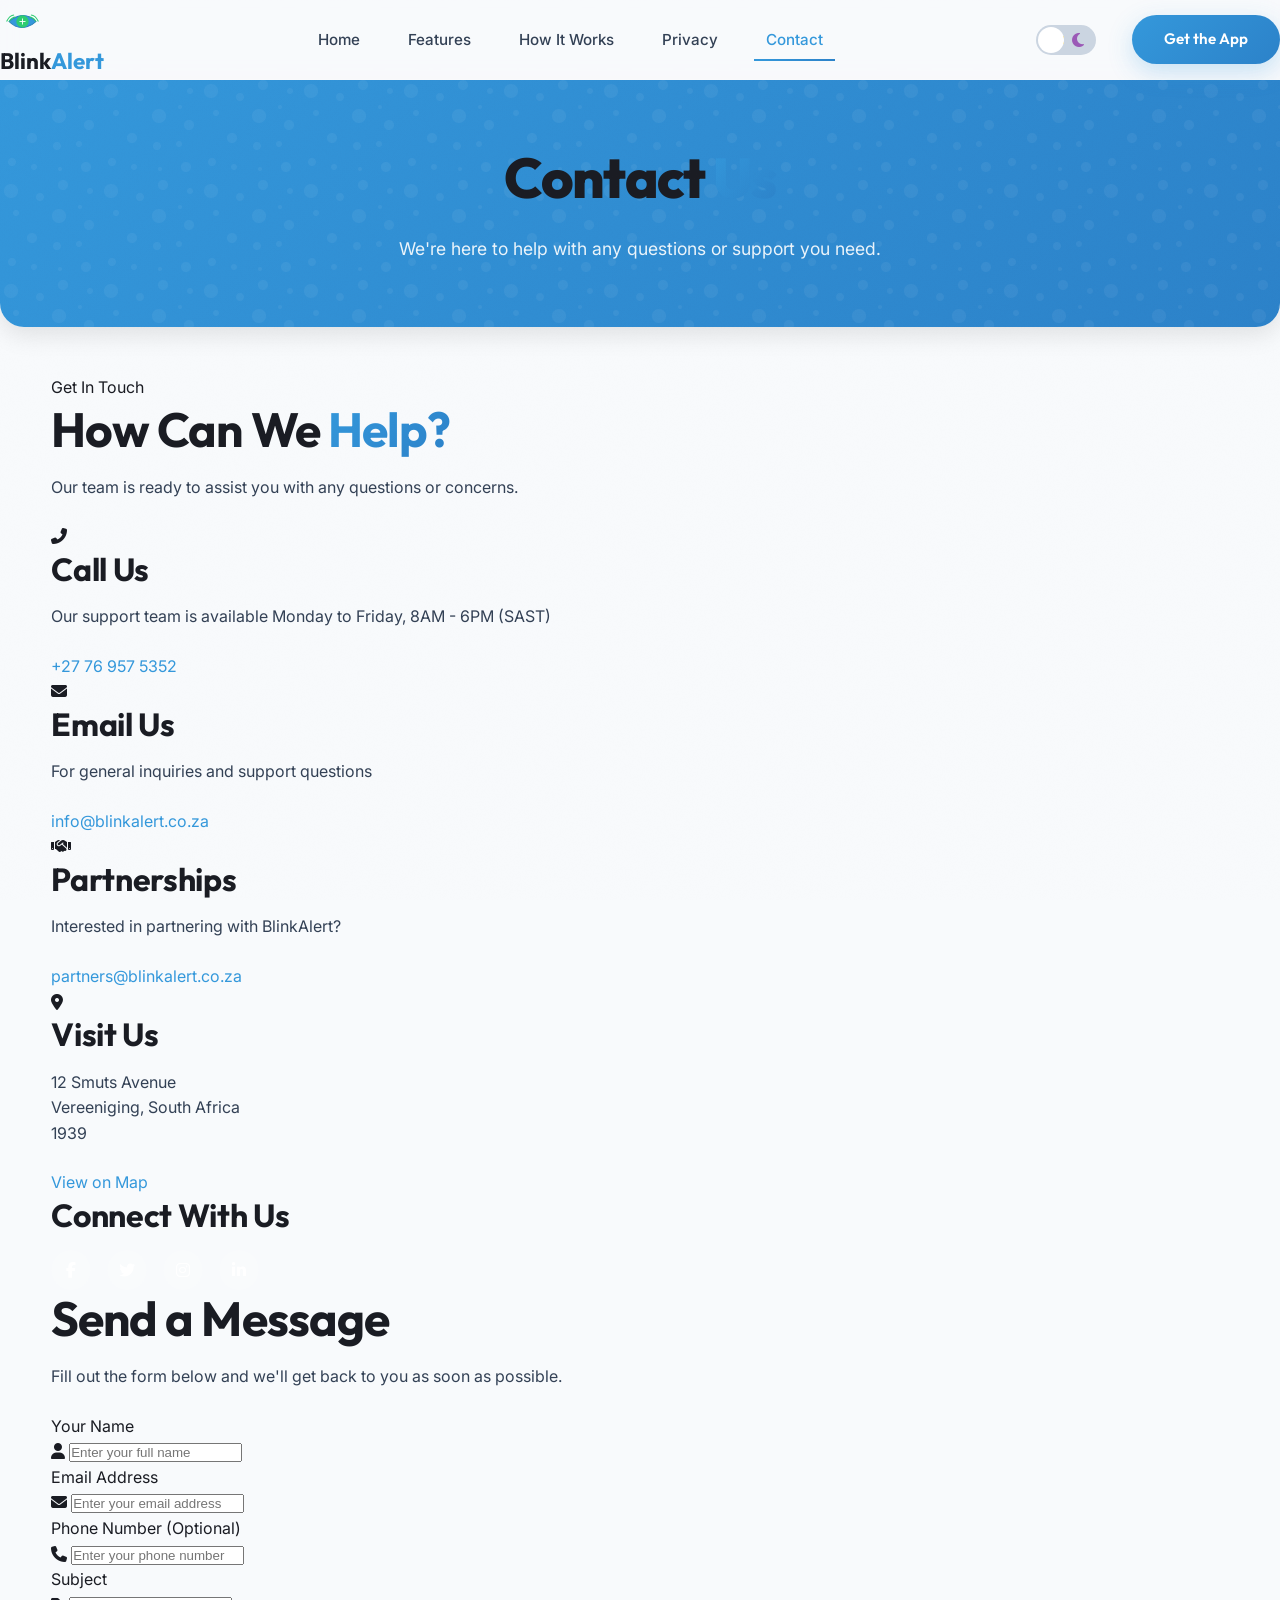
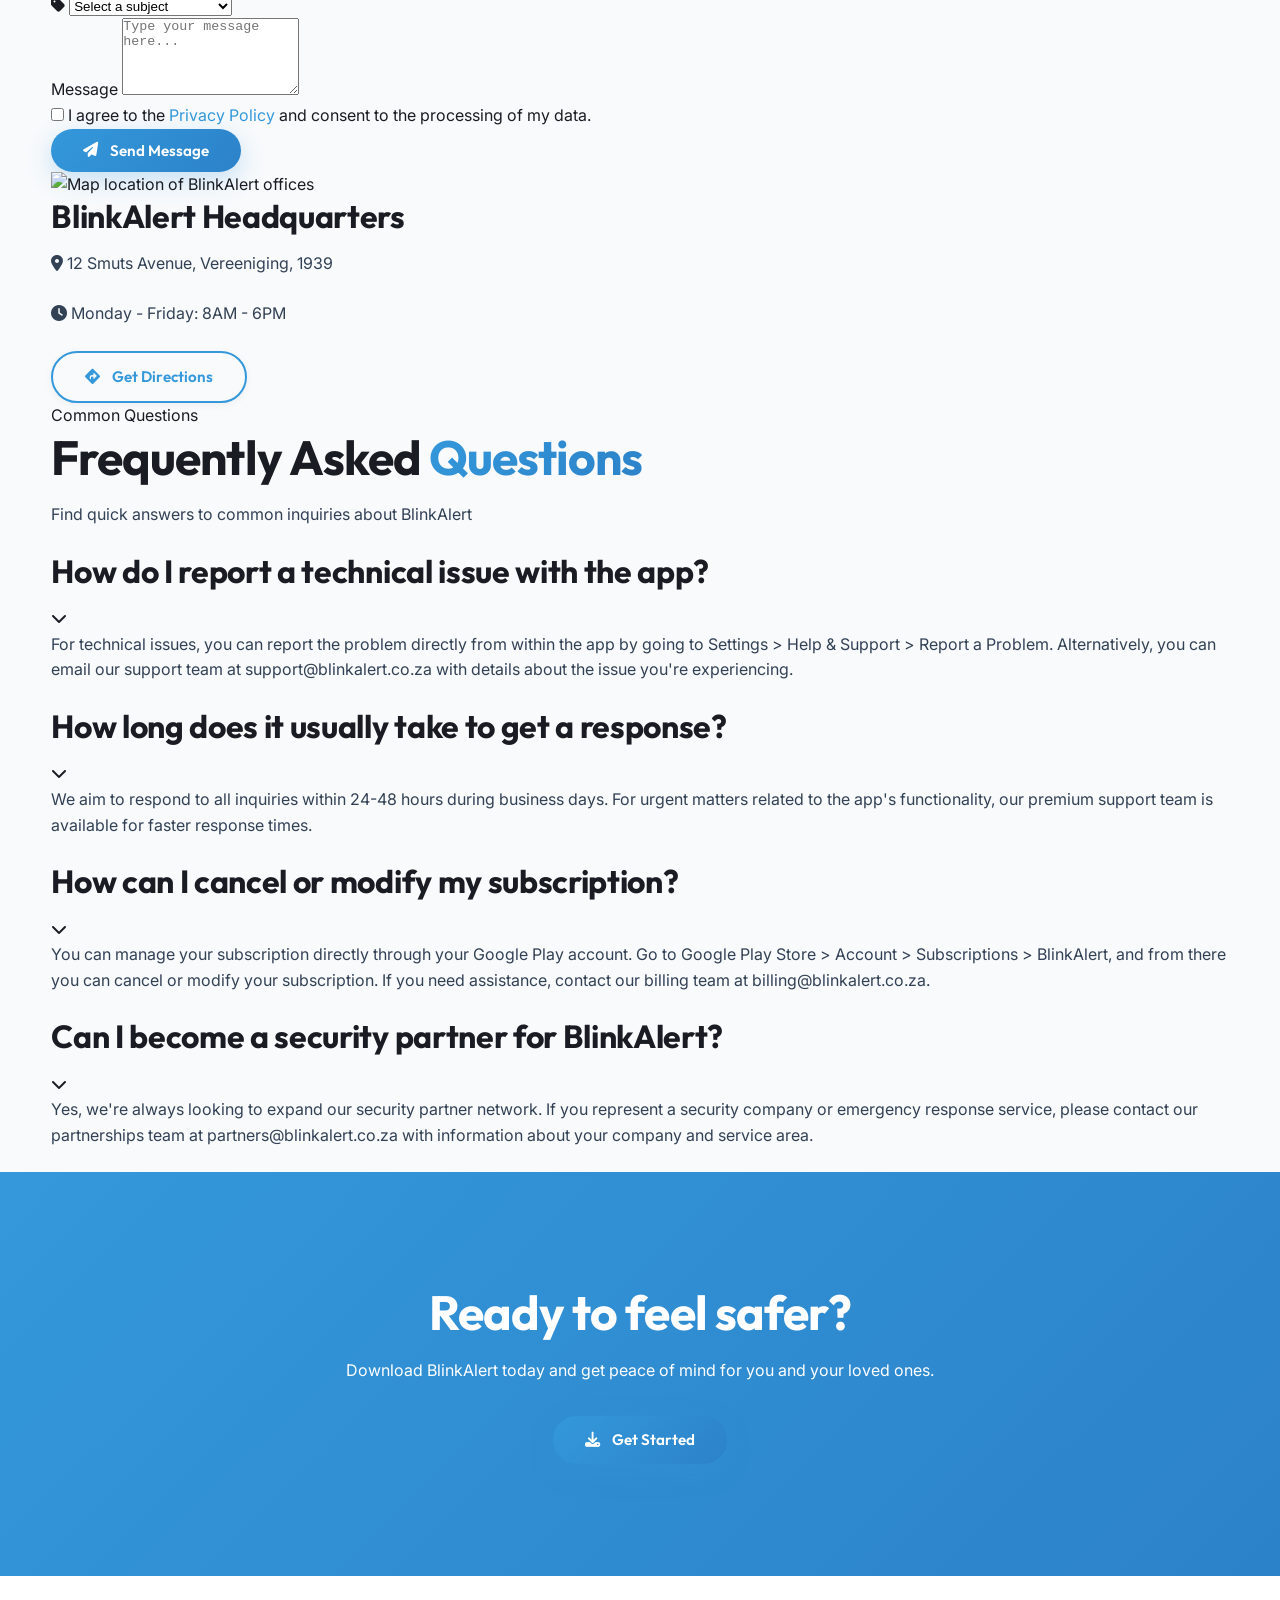
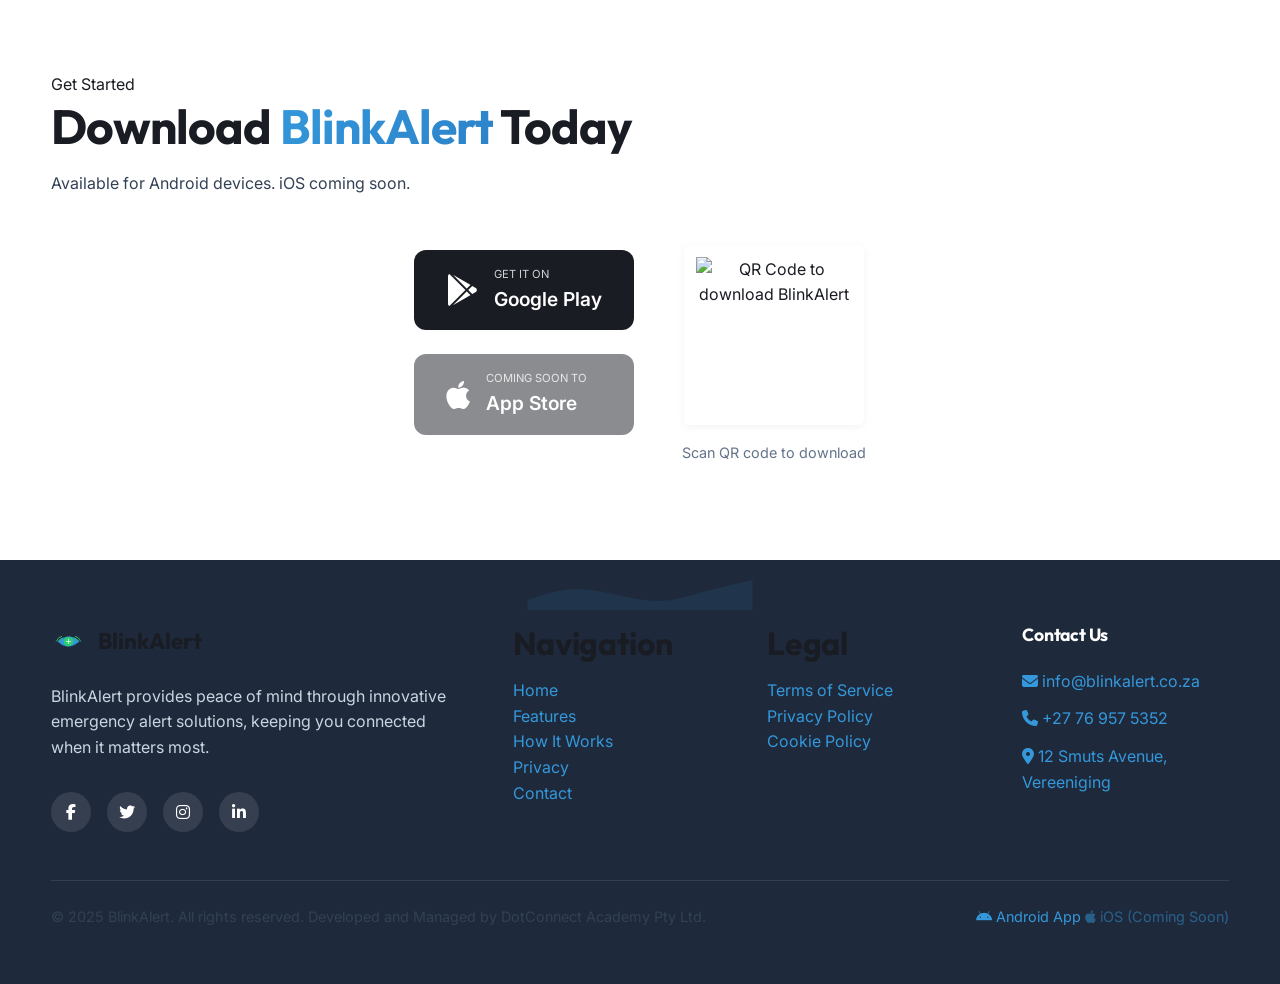
==== contact.html @ a563d447 "Initial commit" ====
<!DOCTYPE html>
<html lang="en">
<head>
    <meta charset="UTF-8">
    <meta name="viewport" content="width=device-width, initial-scale=1.0">
    <title>Contact Us - BlinkAlert</title>
    <meta name="description" content="Get in touch with the BlinkAlert team for support, partnerships, or general inquiries about our personal safety app.">
    <link rel="stylesheet" href="css/style.css">
    <!-- Google Fonts - Outfit and Inter -->
    <link rel="preconnect" href="https://fonts.googleapis.com">
    <link rel="preconnect" href="https://fonts.gstatic.com" crossorigin>
    <link href="https://fonts.googleapis.com/css2?family=Inter:wght@300;400;500;600&family=Outfit:wght@300;400;500;600;700;800&display=swap" rel="stylesheet">
    <!-- Font Awesome for icons -->
    <link rel="stylesheet" href="https://cdnjs.cloudflare.com/ajax/libs/font-awesome/6.4.0/css/all.min.css">
</head>
<body>
    <div class="noise-overlay"></div>
    <div class="cursor-glow"></div>
    
    <header class="main-header">
        <div class="container">
            <div class="logo">
                <a href="index.html">
                    <div class="logo-icon">
                        <svg xmlns="http://www.w3.org/2000/svg" viewBox="0 0 1024 1024" class="logo-svg">
                            <!-- Eye shape with smoother curve -->
                            <path d="M205 512 C205 512, 512 205, 819 512 C819 512, 512 819, 205 512 Z" fill="#3498db" stroke="#2980b9" stroke-width="24"/>
                            <!-- Refined iris -->
                            <circle cx="512" cy="512" r="140" fill="#2ecc71"/>
                            <!-- Refined target cross -->
                            <path d="M512 452 L512 572 M452 512 L572 512" stroke="white" stroke-width="20" stroke-linecap="round"/>
                            <!-- Center dot -->
                            <circle cx="512" cy="512" r="15" fill="white"/>
                            <!-- Symmetrical signal waves -->
                            <path d="M150 512 Q220 362 320 362" fill="none" stroke="#2ecc71" stroke-width="24"/>
                            <path d="M874 512 Q804 362 704 362" fill="none" stroke="#2ecc71" stroke-width="24"/>
                            <path d="M205 512 Q275 412 355 412" fill="none" stroke="#2ecc71" stroke-width="24"/>
                            <path d="M819 512 Q749 412 669 412" fill="none" stroke="#2ecc71" stroke-width="24"/>
                        </svg>
                    </div>
                    <span class="logo-text">Blink<span class="accent">Alert</span></span>
                </a>
            </div>
            <nav class="main-nav">
                <ul>
                    <li><a href="index.html" class="nav-link">Home</a></li>
                    <li><a href="features.html" class="nav-link">Features</a></li>
                    <li><a href="how-it-works.html" class="nav-link">How It Works</a></li>
                    <li><a href="privacy.html" class="nav-link">Privacy</a></li>
                    <li><a href="contact.html" class="nav-link active">Contact</a></li>
                </ul>
            </nav>
            <div class="header-actions">
                <div class="mode-toggle">
                    <input type="checkbox" id="theme-toggle" class="theme-toggle">
                    <label for="theme-toggle" class="toggle-label">
                        <i class="fas fa-sun"></i>
                        <i class="fas fa-moon"></i>
                        <span class="toggle-ball"></span>
                    </label>
                </div>
                <div class="mobile-menu-btn">
                    <span></span>
                    <span></span>
                    <span></span>
                </div>
                <div class="cta-button">
                    <a href="#download" class="btn primary-btn">Get the App</a>
                </div>
            </div>
        </div>
    </header>

    <div class="mobile-menu">
        <div class="close-menu">
            <span></span>
            <span></span>
        </div>
        <div class="mobile-menu-container">
            <ul class="mobile-nav">
                <li><a href="index.html">Home</a></li>
                <li><a href="features.html">Features</a></li>
                <li><a href="how-it-works.html">How It Works</a></li>
                <li><a href="privacy.html">Privacy</a></li>
                <li><a href="contact.html" class="active">Contact</a></li>
            </ul>
            <div class="mobile-cta">
                <a href="#download" class="btn primary-btn">Download App</a>
            </div>
        </div>
    </div>

    <main>
        <section class="page-header">
            <div class="container">
                <h1 class="page-title" data-aos="fade-up">Contact <span class="gradient-text">Us</span></h1>
                <p class="page-subtitle" data-aos="fade-up" data-aos-delay="100">We're here to help with any questions or support you need.</p>
            </div>
        </section>

        <section class="contact-section">
            <div class="container">
                <div class="contact-grid" data-aos="fade-up">
                    <div class="contact-info">
                        <div class="section-header">
                            <span class="section-tagline">Get In Touch</span>
                            <h2 class="section-title">How Can We <span class="gradient-text">Help?</span></h2>
                            <p class="section-subtitle">Our team is ready to assist you with any questions or concerns.</p>
                        </div>
                        
                        <div class="contact-methods">
                            <div class="contact-method">
                                <div class="contact-icon">
                                    <i class="fas fa-phone-alt"></i>
                                </div>
                                <div class="contact-details">
                                    <h3>Call Us</h3>
                                    <p>Our support team is available Monday to Friday, 8AM - 6PM (SAST)</p>
                                    <a href="tel:+27769575352" class="contact-link">+27 76 957 5352</a>
                                </div>
                            </div>
                            
                            <div class="contact-method">
                                <div class="contact-icon">
                                    <i class="fas fa-envelope"></i>
                                </div>
                                <div class="contact-details">
                                    <h3>Email Us</h3>
                                    <p>For general inquiries and support questions</p>
                                    <a href="mailto:info@blinkalert.co.za" class="contact-link">info@blinkalert.co.za</a>
                                </div>
                            </div>
                            
                            <div class="contact-method">
                                <div class="contact-icon">
                                    <i class="fas fa-handshake"></i>
                                </div>
                                <div class="contact-details">
                                    <h3>Partnerships</h3>
                                    <p>Interested in partnering with BlinkAlert?</p>
                                    <a href="mailto:partners@blinkalert.co.za" class="contact-link">partners@blinkalert.co.za</a>
                                </div>
                            </div>
                            
                            <div class="contact-method">
                                <div class="contact-icon">
                                    <i class="fas fa-map-marker-alt"></i>
                                </div>
                                <div class="contact-details">
                                    <h3>Visit Us</h3>
                                    <p>12 Smuts Avenue<br>Vereeniging, South Africa<br>1939</p>
                                    <a href="https://maps.app.goo.gl/your-location" target="_blank" class="contact-link">View on Map</a>
                                </div>
                            </div>
                        </div>
                        
                        <div class="social-connect">
                            <h3>Connect With Us</h3>
                            <div class="social-links">
                                <a href="#" class="social-link" aria-label="Facebook">
                                    <i class="fab fa-facebook-f"></i>
                                </a>
                                <a href="#" class="social-link" aria-label="Twitter">
                                    <i class="fab fa-twitter"></i>
                                </a>
                                <a href="#" class="social-link" aria-label="Instagram">
                                    <i class="fab fa-instagram"></i>
                                </a>
                                <a href="#" class="social-link" aria-label="LinkedIn">
                                    <i class="fab fa-linkedin-in"></i>
                                </a>
                            </div>
                        </div>
                    </div>
                    
                    <div class="contact-form-container" data-aos="fade-up" data-aos-delay="100">
                        <div class="form-card">
                            <div class="form-header">
                                <h2>Send a Message</h2>
                                <p>Fill out the form below and we'll get back to you as soon as possible.</p>
                            </div>
                            
                            <form class="contact-form" id="contactForm">
                                <div class="form-group">
                                    <label for="name">Your Name</label>
                                    <div class="input-with-icon">
                                        <i class="fas fa-user"></i>
                                        <input type="text" id="name" name="name" placeholder="Enter your full name" required>
                                    </div>
                                </div>
                                
                                <div class="form-group">
                                    <label for="email">Email Address</label>
                                    <div class="input-with-icon">
                                        <i class="fas fa-envelope"></i>
                                        <input type="email" id="email" name="email" placeholder="Enter your email address" required>
                                    </div>
                                </div>
                                
                                <div class="form-group">
                                    <label for="phone">Phone Number (Optional)</label>
                                    <div class="input-with-icon">
                                        <i class="fas fa-phone"></i>
                                        <input type="tel" id="phone" name="phone" placeholder="Enter your phone number">
                                    </div>
                                </div>
                                
                                <div class="form-group">
                                    <label for="subject">Subject</label>
                                    <div class="input-with-icon">
                                        <i class="fas fa-tag"></i>
                                        <select id="subject" name="subject" required>
                                            <option value="" disabled selected>Select a subject</option>
                                            <option value="general">General Inquiry</option>
                                            <option value="support">Technical Support</option>
                                            <option value="partnership">Partnership Opportunity</option>
                                            <option value="feedback">App Feedback</option>
                                            <option value="billing">Billing & Subscription</option>
                                            <option value="other">Other</option>
                                        </select>
                                    </div>
                                </div>
                                
                                <div class="form-group">
                                    <label for="message">Message</label>
                                    <textarea id="message" name="message" placeholder="Type your message here..." rows="5" required></textarea>
                                </div>
                                
                                <div class="form-checkbox">
                                    <input type="checkbox" id="privacy" name="privacy" required>
                                    <label for="privacy">I agree to the <a href="privacy.html">Privacy Policy</a> and consent to the processing of my data.</label>
                                </div>
                                
                                <div class="form-submit">
                                    <button type="submit" class="btn primary-btn">
                                        <span class="btn-content">
                                            <i class="fas fa-paper-plane"></i>
                                            <span>Send Message</span>
                                        </span>
                                    </button>
                                </div>
                            </form>
                            
                            <div class="form-success" style="display: none;">
                                <div class="success-icon">
                                    <i class="fas fa-check-circle"></i>
                                </div>
                                <h3>Message Sent!</h3>
                                <p>Thank you for contacting us. We'll get back to you as soon as possible.</p>
                                <button class="btn outline-btn" id="sendAnother">Send Another Message</button>
                            </div>
                        </div>
                    </div>
                </div>
            </div>
        </section>

        <section class="map-section" data-aos="fade-up">
            <div class="container">
                <div class="map-container">
                    <img src="/api/placeholder/1200/400" alt="Map location of BlinkAlert offices" class="map-image">
                    <div class="map-overlay">
                        <div class="map-card">
                            <h3>BlinkAlert Headquarters</h3>
                            <p><i class="fas fa-map-marker-alt"></i> 12 Smuts Avenue, Vereeniging, 1939</p>
                            <p><i class="fas fa-clock"></i> Monday - Friday: 8AM - 6PM</p>
                            <a href="https://maps.app.goo.gl/your-location" target="_blank" class="btn outline-btn">
                                <span class="btn-content">
                                    <i class="fas fa-directions"></i>
                                    <span>Get Directions</span>
                                </span>
                            </a>
                        </div>
                    </div>
                </div>
            </div>
        </section>

        <section class="faq-section compact" data-aos="fade-up">
            <div class="container">
                <div class="section-header">
                    <span class="section-tagline">Common Questions</span>
                    <h2 class="section-title">Frequently Asked <span class="gradient-text">Questions</span></h2>
                    <p class="section-subtitle">Find quick answers to common inquiries about BlinkAlert</p>
                </div>

                <div class="faq-container" data-aos="fade-up" data-aos-delay="100">
                    <div class="faq-item">
                        <div class="faq-question">
                            <h3>How do I report a technical issue with the app?</h3>
                            <div class="faq-icon">
                                <i class="fas fa-chevron-down"></i>
                            </div>
                        </div>
                        <div class="faq-answer">
                            <p>For technical issues, you can report the problem directly from within the app by going to Settings > Help & Support > Report a Problem. Alternatively, you can email our support team at support@blinkalert.co.za with details about the issue you're experiencing.</p>
                        </div>
                    </div>

                    <div class="faq-item">
                        <div class="faq-question">
                            <h3>How long does it usually take to get a response?</h3>
                            <div class="faq-icon">
                                <i class="fas fa-chevron-down"></i>
                            </div>
                        </div>
                        <div class="faq-answer">
                            <p>We aim to respond to all inquiries within 24-48 hours during business days. For urgent matters related to the app's functionality, our premium support team is available for faster response times.</p>
                        </div>
                    </div>

                    <div class="faq-item">
                        <div class="faq-question">
                            <h3>How can I cancel or modify my subscription?</h3>
                            <div class="faq-icon">
                                <i class="fas fa-chevron-down"></i>
                            </div>
                        </div>
                        <div class="faq-answer">
                            <p>You can manage your subscription directly through your Google Play account. Go to Google Play Store > Account > Subscriptions > BlinkAlert, and from there you can cancel or modify your subscription. If you need assistance, contact our billing team at billing@blinkalert.co.za.</p>
                        </div>
                    </div>

                    <div class="faq-item">
                        <div class="faq-question">
                            <h3>Can I become a security partner for BlinkAlert?</h3>
                            <div class="faq-icon">
                                <i class="fas fa-chevron-down"></i>
                            </div>
                        </div>
                        <div class="faq-answer">
                            <p>Yes, we're always looking to expand our security partner network. If you represent a security company or emergency response service, please contact our partnerships team at partners@blinkalert.co.za with information about your company and service area.</p>
                        </div>
                    </div>
                </div>
            </div>
        </section>

        <section class="cta-section">
            <div class="cta-bg"></div>
            <div class="container">
                <div class="cta-content" data-aos="fade-up">
                    <h2 class="section-title">Ready to feel safer?</h2>
                    <p class="section-subtitle">Download BlinkAlert today and get peace of mind for you and your loved ones.</p>
                    <div class="cta-buttons">
                        <a href="#download" class="btn primary-btn">
                            <span class="btn-content">
                                <i class="fas fa-download"></i>
                                <span>Get Started</span>
                            </span>
                        </a>
                    </div>
                </div>
            </div>
        </section>

        <section class="download" id="download">
            <div class="container">
                <div class="section-header" data-aos="fade-up">
                    <span class="section-tagline">Get Started</span>
                    <h2 class="section-title">Download <span class="gradient-text">BlinkAlert</span> Today</h2>
                    <p class="section-subtitle">Available for Android devices. iOS coming soon.</p>
                </div>
                <div class="download-options">
                    <div class="download-app" data-aos="fade-right">
                        <div class="download-buttons">
                            <a href="#" class="store-button google-play">
                                <i class="fab fa-google-play"></i>
                                <div class="store-text">
                                    <span class="small-text">GET IT ON</span>
                                    <span class="big-text">Google Play</span>
                                </div>
                            </a>
                            <a href="#" class="store-button app-store disabled">
                                <i class="fab fa-apple"></i>
                                <div class="store-text">
                                    <span class="small-text">COMING SOON TO</span>
                                    <span class="big-text">App Store</span>
                                </div>
                            </a>
                        </div>
                    </div>
                    <div class="download-qr" data-aos="fade-left">
                        <div class="qr-code">
                            <img src="/api/placeholder/180/180" alt="QR Code to download BlinkAlert" />
                        </div>
                        <p>Scan QR code to download</p>
                    </div>
                </div>
            </div>
        </section>
    </main>

    <footer class="main-footer">
        <div class="footer-waves">
            <svg xmlns="http://www.w3.org/2000/svg" viewBox="0 0 1440 320">
                <path fill-opacity="0.1" d="M0,256L48,240C96,224,192,192,288,186.7C384,181,480,203,576,224C672,245,768,267,864,261.3C960,256,1056,224,1152,197.3C1248,171,1344,149,1392,138.7L1440,128L1440,320L1392,320C1344,320,1248,320,1152,320C1056,320,960,320,864,320C768,320,672,320,576,320C480,320,384,320,288,320C192,320,96,320,48,320L0,320Z"></path>
            </svg>
        </div>
        <div class="container">
            <div class="footer-top">
                <div class="footer-about">
                    <div class="footer-logo">
                        <div class="logo-icon small">
                            <svg xmlns="http://www.w3.org/2000/svg" viewBox="0 0 1024 1024" class="logo-svg">
                                <!-- Eye shape with smoother curve -->
                                <path d="M205 512 C205 512, 512 205, 819 512 C819 512, 512 819, 205 512 Z" fill="#3498db" stroke="#2980b9" stroke-width="24"/>
                                <!-- Refined iris -->
                                <circle cx="512" cy="512" r="140" fill="#2ecc71"/>
                                <!-- Refined target cross -->
                                <path d="M512 452 L512 572 M452 512 L572 512" stroke="white" stroke-width="20" stroke-linecap="round"/>
                                <!-- Center dot -->
                                <circle cx="512" cy="512" r="15" fill="white"/>
                                <!-- Symmetrical signal waves -->
                                <path d="M150 512 Q220 362 320 362" fill="none" stroke="#2ecc71" stroke-width="24"/>
                                <path d="M874 512 Q804 362 704 362" fill="none" stroke="#2ecc71" stroke-width="24"/>
                                <path d="M205 512 Q275 412 355 412" fill="none" stroke="#2ecc71" stroke-width="24"/>
                                <path d="M819 512 Q749 412 669 412" fill="none" stroke="#2ecc71" stroke-width="24"/>
                            </svg>
                        </div>
                        <span class="logo-text">Blink<span class="accent">Alert</span></span>
                    </div>
                    <p>BlinkAlert provides peace of mind through innovative emergency alert solutions, keeping you connected when it matters most.</p>
                    <div class="social-links">
                        <a href="#" aria-label="Facebook"><i class="fab fa-facebook-f"></i></a>
                        <a href="#" aria-label="Twitter"><i class="fab fa-twitter"></i></a>
                        <a href="#" aria-label="Instagram"><i class="fab fa-instagram"></i></a>
                        <a href="#" aria-label="LinkedIn"><i class="fab fa-linkedin-in"></i></a>
                    </div>
                </div>
                <div class="footer-nav">
                    <h3>Navigation</h3>
                    <ul>
                        <li><a href="index.html">Home</a></li>
                        <li><a href="features.html">Features</a></li>
                        <li><a href="how-it-works.html">How It Works</a></li>
                        <li><a href="privacy.html">Privacy</a></li>
                        <li><a href="contact.html">Contact</a></li>
                    </ul>
                </div>
                <div class="footer-legal">
                    <h3>Legal</h3>
                    <ul>
                        <li><a href="terms.html">Terms of Service</a></li>
                        <li><a href="privacy.html">Privacy Policy</a></li>
                        <li><a href="cookie-policy.html">Cookie Policy</a></li>
                    </ul>
                </div>
                <div class="footer-contact">
                    <h3>Contact Us</h3>
                    <ul>
                        <li><a href="mailto:info@blinkalert.co.za"><i class="fas fa-envelope"></i> info@blinkalert.co.za</a></li>
                        <li><a href="tel:+27769575352"><i class="fas fa-phone"></i> +27 76 957 5352</a></li>
                        <li><a href="https://maps.app.goo.gl/your-location" target="_blank"><i class="fas fa-map-marker-alt"></i> 12 Smuts Avenue, Vereeniging</a></li>
                    </ul>
                </div>
            </div>
            <div class="footer-bottom">
                <div class="copyright">
                    <p>&copy; 2025 BlinkAlert. All rights reserved. Developed and Managed by DotConnect Academy Pty Ltd.</p>
                </div>
                <div class="footer-app-links">
                    <a href="#" class="app-link">
                        <i class="fab fa-android"></i> Android App
                    </a>
                    <a href="#" class="app-link disabled">
                        <i class="fab fa-apple"></i> iOS (Coming Soon)
                    </a>
                </div>
            </div>
        </div>
    </footer>

    <script src="js/main.js"></script>
</body>
</html>
---- css/style.css ----
/* ==========================================
   Ultra Modern CSS - BlinkAlert Website
   ========================================== */

   :root {
    /* Main Color Palette */
    --primary: #3498db;
    --primary-dark: #2980b9;
    --primary-light: #7fc1f1;
    --primary-gradient: linear-gradient(135deg, #3498db, #2c82c9);
    
    --secondary: #2ecc71;
    --secondary-dark: #27ae60;
    --secondary-light: #7de9a4;
    --secondary-gradient: linear-gradient(135deg, #2ecc71, #27ae60);
    
    --accent: #f1c40f;
    --accent-dark: #f39c12;
    --accent-gradient: linear-gradient(135deg, #f1c40f, #f39c12);
    
    --danger: #e74c3c;
    --danger-dark: #c0392b;
    --danger-gradient: linear-gradient(135deg, #e74c3c, #c0392b);
    
    --dark: #1a1c23;
    --dark-blue: #1e293b;
    --gray-dark: #334155;
    --gray: #64748b;
    --gray-light: #cbd5e1;
    --light: #f8fafc;
    --white: #ffffff;
    
    /* Typography */
    --font-heading: 'Outfit', sans-serif;
    --font-body: 'Inter', sans-serif;
    
    /* Spacing */
    --space-3xs: 0.25rem;   /* 4px */
    --space-2xs: 0.5rem;    /* 8px */
    --space-xs: 0.75rem;    /* 12px */
    --space-sm: 1rem;       /* 16px */
    --space-md: 1.5rem;     /* 24px */
    --space-lg: 2rem;       /* 32px */
    --space-xl: 3rem;       /* 48px */
    --space-2xl: 4rem;      /* 64px */
    --space-3xl: 6rem;      /* 96px */
    
    /* Border radius */
    --radius-sm: 0.375rem;  /* 6px */
    --radius-md: 0.75rem;   /* 12px */
    --radius-lg: 1.5rem;    /* 24px */
    --radius-full: 9999px;
    
    /* Box shadows */
    --shadow-sm: 0 2px 8px rgba(0, 0, 0, 0.05);
    --shadow-md: 0 4px 12px rgba(0, 0, 0, 0.08);
    --shadow-lg: 0 8px 24px rgba(0, 0, 0, 0.1);
    --shadow-primary: 0 8px 24px rgba(52, 152, 219, 0.25);
    --shadow-secondary: 0 8px 24px rgba(46, 204, 113, 0.25);
    
    /* Animations */
    --transition-fast: 0.2s cubic-bezier(0.4, 0, 0.2, 1);
    --transition-normal: 0.3s cubic-bezier(0.4, 0, 0.2, 1);
    --transition-slow: 0.5s cubic-bezier(0.4, 0, 0.2, 1);
    
    /* Z-index layers */
    --z-base: 1;
    --z-above: 10;
    --z-dropdown: 50;
    --z-modal: 100;
    --z-overlay: 1000;
    
    /* Glassmorphism */
    --glass-bg: rgba(255, 255, 255, 0.1);
    --glass-border: rgba(255, 255, 255, 0.2);
    --glass-shine: rgba(255, 255, 255, 0.5);
    --glass-shadow: 0 8px 32px 0 rgba(0, 0, 0, 0.08);
    --glass-blur: 8px;
}

/* Dark Theme Variables */
.dark-theme {
    --primary: #60a5fa;
    --primary-dark: #3b82f6;
    --primary-light: #93c5fd;
    --primary-gradient: linear-gradient(135deg, #60a5fa, #3b82f6);
    
    --secondary: #4ade80;
    --secondary-dark: #22c55e;
    --secondary-light: #86efac;
    --secondary-gradient: linear-gradient(135deg, #4ade80, #22c55e);
    
    --dark: #f8fafc;
    --dark-blue: #e2e8f0;
    --gray-dark: #cbd5e1;
    --gray: #94a3b8;
    --gray-light: #475569;
    --light: #1e293b;
    --white: #0f172a;
    
    --glass-bg: rgba(15, 23, 42, 0.3);
    --glass-border: rgba(255, 255, 255, 0.1);
    --glass-shadow: 0 8px 32px 0 rgba(0, 0, 0, 0.2);
}

/* Base Reset */
*, *::before, *::after {
    margin: 0;
    padding: 0;
    box-sizing: border-box;
}

html {
    font-size: 16px;
    scroll-behavior: smooth;
    scroll-padding-top: 80px; /* For fixed header */
}

body {
    font-family: var(--font-body);
    font-weight: 400;
    line-height: 1.6;
    color: var(--dark);
    background-color: var(--light);
    transition: background-color var(--transition-normal), color var(--transition-normal);
    overflow-x: hidden;
    position: relative;
}

img {
    max-width: 100%;
    height: auto;
    display: block;
}

a {
    text-decoration: none;
    color: var(--primary);
    transition: color var(--transition-normal);
}

a:hover {
    color: var(--primary-dark);
}

ul {
    list-style: none;
}

.container {
    width: 92%;
    max-width: 1280px;
    margin: 0 auto;
    position: relative;
    z-index: var(--z-base);
}

/* Typography */
h1, h2, h3, h4, h5, h6 {
    font-family: var(--font-heading);
    font-weight: 700;
    line-height: 1.2;
    margin-bottom: var(--space-sm);
    color: var(--dark);
    transition: color var(--transition-normal);
}

h1 {
    font-size: clamp(2.5rem, 5vw, 4rem);
    letter-spacing: -0.03em;
}

h2 {
    font-size: clamp(2rem, 4vw, 3rem);
    letter-spacing: -0.02em;
}

h3 {
    font-size: clamp(1.3rem, 3vw, 2rem);
    letter-spacing: -0.01em;
}

p {
    margin-bottom: var(--space-md);
    color: var(--gray-dark);
    transition: color var(--transition-normal);
}

.gradient-text {
    background: var(--primary-gradient);
    -webkit-background-clip: text;
    background-clip: text;
    color: transparent;
    display: inline-block;
    position: relative;
}

/* Noise Overlay */
.noise-overlay {
    position: fixed;
    top: 0;
    left: 0;
    width: 100%;
    height: 100%;
    background-image: url('[data-uri]');
    pointer-events: none;
    z-index: var(--z-overlay);
    opacity: 0.2;
}

/* Cursor Glow Effect */
.cursor-glow {
    position: fixed;
    width: 20px;
    height: 20px;
    border-radius: 50%;
    background: var(--primary-gradient);
    filter: blur(80px);
    opacity: 0.3;
    pointer-events: none;
    z-index: var(--z-overlay);
    mix-blend-mode: screen;
    display: none;
}

/* Header */
.main-header {
    height: 80px;
    display: flex;
    align-items: center;
    position: sticky;
    top: 0;
    z-index: var(--z-overlay);
    backdrop-filter: blur(var(--glass-blur));
    -webkit-backdrop-filter: blur(var(--glass-blur));
    background-color: rgba(248, 250, 252, 0.85);
    border-bottom: 1px solid var(--glass-border);
    transition: background-color var(--transition-normal), border-color var(--transition-normal);
}

.dark-theme .main-header {
    background-color: rgba(15, 23, 42, 0.85);
}

.main-header .container {
    display: flex;
    justify-content: space-between;
    align-items: center;
    width: 100%;
}

.logo {
    display: flex;
    align-items: center;
    gap: var(--space-xs);
}

.logo-icon {
    width: 45px;
    height: 45px;
}

.logo-icon.small {
    width: 35px;
    height: 35px;
}

.logo-svg {
    width: 100%;
    height: 100%;
}

.logo-text {
    font-family: var(--font-heading);
    font-size: 1.4rem;
    font-weight: 700;
    color: var(--dark);
    transition: color var(--transition-normal);
}

.logo .accent {
    color: var(--primary);
}

.main-nav ul {
    display: flex;
    gap: var(--space-md);
}

.nav-link {
    color: var(--gray-dark);
    font-weight: 500;
    position: relative;
    padding: var(--space-xs) var(--space-xs);
    font-size: 0.95rem;
    transition: color var(--transition-normal);
}

.nav-link::after {
    content: '';
    position: absolute;
    bottom: 0;
    left: 0;
    width: 0;
    height: 2px;
    background: var(--primary-gradient);
    transition: width var(--transition-normal);
}

.nav-link:hover, .nav-link.active {
    color: var(--primary);
}

.nav-link:hover::after, .nav-link.active::after {
    width: 100%;
}

.header-actions {
    display: flex;
    align-items: center;
    gap: var(--space-md);
}

/* Dark Mode Toggle */
.mode-toggle {
    position: relative;
    margin-right: var(--space-xs);
}

.theme-toggle {
    opacity: 0;
    position: absolute;
}

.toggle-label {
    display: flex;
    align-items: center;
    justify-content: space-between;
    width: 60px;
    height: 30px;
    background-color: var(--gray-light);
    border-radius: var(--radius-full);
    padding: 0 var(--space-xs);
    position: relative;
    cursor: pointer;
    transition: background-color var(--transition-normal);
}

.toggle-label .fa-sun {
    color: var(--accent);
}

.toggle-label .fa-moon {
    color: #9b59b6;
}

.toggle-ball {
    position: absolute;
    top: 2px;
    left: 2px;
    width: 26px;
    height: 26px;
    background-color: var(--white);
    border-radius: 50%;
    transition: transform var(--transition-normal);
}

.theme-toggle:checked + .toggle-label {
    background-color: var(--primary);
}

.theme-toggle:checked + .toggle-label .toggle-ball {
    transform: translateX(30px);
}

/* Mobile Menu Button */
.mobile-menu-btn {
    display: none;
    flex-direction: column;
    justify-content: space-between;
    width: 30px;
    height: 20px;
    cursor: pointer;
    z-index: var(--z-modal);
}

.mobile-menu-btn span {
    display: block;
    width: 100%;
    height: 2px;
    background-color: var(--dark);
    transition: transform var(--transition-normal), opacity var(--transition-normal), background-color var(--transition-normal);
}

/* Mobile Menu */
.mobile-menu {
    position: fixed;
    top: 0;
    right: -100%;
    width: 100%;
    height: 100%;
    background-color: var(--light);
    z-index: var(--z-modal);
    transition: right var(--transition-normal);
    display: flex;
    flex-direction: column;
    justify-content: center;
    align-items: center;
}

.mobile-menu.active {
    right: 0;
}

.close-menu {
    position: absolute;
    top: 20px;
    right: 20px;
    width: 30px;
    height: 30px;
    cursor: pointer;
    z-index: var(--z-dropdown);
}

.close-menu span {
    display: block;
    width: 100%;
    height: 2px;
    background-color: var(--dark);
    position: absolute;
    top: 50%;
    transform-origin: center;
}

.close-menu span:first-child {
    transform: translateY(-50%) rotate(45deg);
}

.close-menu span:last-child {
    transform: translateY(-50%) rotate(-45deg);
}

.mobile-menu-container {
    width: 90%;
    margin: 0 auto;
    text-align: center;
}

.mobile-nav {
    margin-bottom: var(--space-xl);
}

.mobile-nav li {
    margin-bottom: var(--space-lg);
}

.mobile-nav a {
    font-size: 1.5rem;
    font-weight: 600;
    color: var(--dark);
    transition: color var(--transition-normal);
}

.mobile-nav a:hover, .mobile-nav a.active {
    color: var(--primary);
}

.mobile-cta {
    margin-top: var(--space-lg);
}

/* Buttons */
.btn {
    display: inline-flex;
    align-items: center;
    justify-content: center;
    padding: var(--space-xs) var(--space-lg);
    border-radius: var(--radius-full);
    font-family: var(--font-heading);
    font-weight: 600;
    font-size: 0.95rem;
    transition: all var(--transition-normal);
    border: none;
    position: relative;
    overflow: hidden;
    cursor: pointer;
    box-shadow: var(--shadow-sm);
}

.btn-content {
    display: flex;
    align-items: center;
    gap: var(--space-xs);
    position: relative;
    z-index: 2;
}

.primary-btn {
    background: var(--primary-gradient);
    color: var(--white);
    box-shadow: var(--shadow-primary);
}

.primary-btn::before {
    content: '';
    position: absolute;
    top: 0;
    left: 0;
    width: 100%;
    height: 100%;
    background: var(--secondary-gradient);
    z-index: 1;
    opacity: 0;
    transition: opacity var(--transition-normal);
}

.primary-btn:hover {
    transform: translateY(-3px);
    box-shadow: var(--shadow-primary);
    color: var(--white);
}

.primary-btn:hover::before {
    opacity: 1;
}

.outline-btn {
    background-color: transparent;
    color: var(--primary);
    border: 2px solid var(--primary);
}

.outline-btn:hover {
    background-color: var(--primary);
    color: var(--white);
    transform: translateY(-3px);
}

.outline-btn.light {
    color: var(--white);
    border-color: var(--white);
}

.outline-btn.light:hover {
    background-color: var(--white);
    color: var(--primary);
}

/* Hero Section */
.hero {
    padding: var(--space-2xl) 0 var(--space-xl);
    position: relative;
    overflow: hidden;
    min-height: calc(100vh - 80px);
    display: flex;
    align-items: center;
}

.hero-shapes {
    position: absolute;
    top: 0;
    left: 0;
    width: 100%;
    height: 100%;
    overflow: hidden;
    z-index: 0;
}

.hero-shape {
    position: absolute;
    border-radius: 30% 70% 70% 30% / 30% 30% 70% 70%;
    filter: blur(40px);
}

.hero-shape-1 {
    top: -10%;
    right: -5%;
    width: 500px;
    height: 500px;
    background: linear-gradient(315deg, rgba(46, 204, 113, 0.1), rgba(46, 204, 113, 0.03));
    animation: float-slow 10s infinite alternate;
}

.hero-shape-2 {
    bottom: -20%;
    left: -10%;
    width: 600px;
    height: 600px;
    background: linear-gradient(315deg, rgba(52, 152, 219, 0.1), rgba(52, 152, 219, 0.03));
    animation: float-slow 12s infinite alternate-reverse;
}

.hero-shape-3 {
    top: 40%;
    right: 20%;
    width: 300px;
    height: 300px;
    background: linear-gradient(315deg, rgba(241, 196, 15, 0.08), rgba(241, 196, 15, 0.02));
    animation: float-slow 8s infinite alternate;
}

.hero-shape-4 {
    top: 60%;
    left: 15%;
    width: 250px;
    height: 250px;
    background: linear-gradient(315deg, rgba(52, 152, 219, 0.08), rgba(52, 152, 219, 0.02));
    animation: float-slow 14s infinite alternate-reverse;
}

.hero .container {
    display: grid;
    grid-template-columns: 1fr 1fr;
    gap: var(--space-lg);
    align-items: center;
    position: relative;
    z-index: 1;
}

.hero-content {
    position: relative;
    z-index: 2;
}

.hero-title {
    margin-bottom: var(--space-md);
    line-height: 1.1;
    font-weight: 800;
}

.hero-description {
    font-size: 1.1rem;
    margin-bottom: var(--space-lg);
    max-width: 90%;
    color: var(--gray-dark);
}

.hero-buttons {
    display: flex;
    gap: var(--space-md);
    margin-bottom: var(--space-lg);
}

.hero-badges {
    display: flex;
    gap: var(--space-md);
    margin-top: var(--space-lg);
}

.badge {
    display: flex;
    align-items: center;
    gap: var(--space-xs);
    padding: var(--space-xs) var(--space-sm);
    border-radius: var(--radius-full);
    background-color: var(--glass-bg);
    backdrop-filter: blur(var(--glass-blur));
    -webkit-backdrop-filter: blur(var(--glass-blur));
    border: 1px solid var(--glass-border);
    box-shadow: var(--glass-shadow);
}

.badge i {
    color: var(--primary);
}

.badge span {
    font-weight: 500;
    font-size: 0.9rem;
    color: var(--dark);
}

.hero-visual {
    position: relative;
    z-index: 2;
}

/* Updated Phone Mockup Styles */
.phone-mockup {
    position: relative;
    max-width: 320px;
    margin: 0 auto;
}

.phone-frame {
    position: relative;
    border-radius: 45px;
    box-shadow: var(--shadow-lg);
    background-color: var(--white);
    padding: 8px;
    border: 1px solid var(--gray-light);
    /* Ensure a fixed aspect ratio */
    aspect-ratio: 1/2;
    overflow: hidden;
}

.phone-frame img {
    width: calc(100% - 0px);
    height: calc(100% - 0px);
    object-fit: cover;
    border-radius: 38px;
    z-index: 1;
    position: relative;
}

.phone-notch {
    position: absolute;
    top: 8px;
    left: 50%;
    transform: translateX(-50%);
    width: 150px;
    height: 25px;
    background-color: var(--dark);
    border-radius: 0 0 15px 15px;
    z-index: 2;
}

.phone-reflection {
    position: absolute;
    top: 8px;
    left: 8px;
    width: calc(100% - 16px);
    height: calc(100% - 16px);
    background: linear-gradient(
        135deg,
        rgba(255, 255, 255, 0.5) 0%,
        rgba(255, 255, 255, 0) 50%
    );
    z-index: 3;
    border-radius: 38px;
    pointer-events: none;
}

/* Updated Floating Elements Positioning */
.floating-elements {
    position: absolute;
    top: 0;
    left: 0;
    width: 100%;
    height: 100%;
    z-index: 10;
    pointer-events: none; /* Ensure clicks go through to elements beneath */
}

.float-element {
    position: absolute;
    border-radius: var(--radius-md);
    background-color: var(--glass-bg);
    backdrop-filter: blur(var(--glass-blur));
    -webkit-backdrop-filter: blur(var(--glass-blur));
    border: 1px solid var(--glass-border);
    box-shadow: var(--glass-shadow);
}

.alert-notification {
    top: 10%;
    right: -30px;
    padding: var(--space-xs);
    display: flex;
    align-items: center;
    gap: var(--space-xs);
    min-width: 200px;
    animation: float 4s ease-in-out infinite;
}

.notification-icon {
    width: 40px;
    height: 40px;
    background-color: var(--danger);
    border-radius: 50%;
    display: flex;
    justify-content: center;
    align-items: center;
    color: var(--white);
}

.notification-content {
    flex: 1;
}

.notification-content h4 {
    margin-bottom: 0;
    font-size: 0.9rem;
    color: var(--dark);
}

.notification-content p {
    margin-bottom: 0;
    font-size: 0.75rem;
    color: var(--gray);
}

.location-pulse {
    bottom: 20%;
    left: -20px;
    width: 80px;
    height: 80px;
    border-radius: 50%;
    background-color: transparent;
    border: none;
    box-shadow: none;
    animation: float 5s ease-in-out infinite alternate;
}

.pulse-rings {
    position: absolute;
    top: 0;
    left: 0;
    width: 100%;
    height: 100%;
}

.pulse-ring {
    position: absolute;
    top: 50%;
    left: 50%;
    transform: translate(-50%, -50%);
    border-radius: 50%;
    background-color: var(--primary-light);
    opacity: 0;
    animation: pulse 2s infinite;
}

.pulse-ring:nth-child(1) {
    width: 100%;
    height: 100%;
    animation-delay: 0s;
}

.pulse-ring:nth-child(2) {
    width: 80%;
    height: 80%;
    animation-delay: 0.5s;
}

.pulse-ring:nth-child(3) {
    width: 60%;
    height: 60%;
    animation-delay: 1s;
}

.pulse-dot {
    position: absolute;
    top: 50%;
    left: 50%;
    transform: translate(-50%, -50%);
    width: 40px;
    height: 40px;
    background: var(--primary-gradient);
    border-radius: 50%;
    display: flex;
    justify-content: center;
    align-items: center;
    color: var(--white);
    box-shadow: var(--shadow-primary);
    z-index: 2;
}

.stat-card {
    bottom: 50%;
    right: -40px;
    padding: var(--space-xs);
    display: flex;
    align-items: center;
    gap: var(--space-xs);
    animation: float 6s ease-in-out infinite alternate-reverse;
}

.stat-icon {
    width: 30px;
    height: 30px;
    background-color: var(--secondary);
    border-radius: 50%;
    display: flex;
    justify-content: center;
    align-items: center;
    color: var(--white);
}

.stat-info {
    display: flex;
    flex-direction: column;
}

.stat-label {
    font-size: 0.7rem;
    color: var(--gray);
}

.stat-value {
    font-weight: 600;
    color: var(--dark);
}

.scroll-indicator {
    position: absolute;
    bottom: var(--space-lg);
    left: 50%;
    transform: translateX(-50%);
    display: flex;
    flex-direction: column;
    align-items: center;
    gap: var(--space-xs);
    opacity: 0.8;
    animation: fade-in-up 1s var(--transition-normal) forwards;
    animation-delay: 1s;
    opacity: 0;
}

.mouse {
    width: 30px;
    height: 50px;
    border: 2px solid var(--gray);
    border-radius: var(--radius-full);
    display: flex;
    justify-content: center;
    padding-top: var(--space-xs);
}

.mouse-wheel {
    width: 6px;
    height: 10px;
    background-color: var(--gray);
    border-radius: var(--radius-full);
    animation: mouse-wheel 1.5s infinite;
}

.scroll-indicator span {
    font-size: 0.8rem;
    color: var(--gray);
    text-transform: uppercase;
    letter-spacing: 2px;
}

/* Features Section */
/* ==========================================
   Modern Features Page Styles for BlinkAlert
   ========================================== */

/* Page Header Styles */
.page-header {
    background: var(--primary-gradient);
    color: white;
    padding: var(--space-2xl) 0;
    text-align: center;
    position: relative;
    overflow: hidden;
    margin-bottom: var(--space-xl);
    border-radius: 0 0 var(--radius-lg) var(--radius-lg);
    box-shadow: var(--shadow-lg);
}

.page-header::before {
    content: '';
    position: absolute;
    top: 0;
    left: 0;
    width: 100%;
    height: 100%;
    background-image: url("data:image/svg+xml,%3Csvg width='100' height='100' viewBox='0 0 100 100' xmlns='http://www.w3.org/2000/svg'%3E%3Cpath d='M11 18c3.866 0 7-3.134 7-7s-3.134-7-7-7-7 3.134-7 7 3.134 7 7 7zm48 25c3.866 0 7-3.134 7-7s-3.134-7-7-7-7 3.134-7 7 3.134 7 7 7zm-43-7c1.657 0 3-1.343 3-3s-1.343-3-3-3-3 1.343-3 3 1.343 3 3 3zm63 31c1.657 0 3-1.343 3-3s-1.343-3-3-3-3 1.343-3 3 1.343 3 3 3zM34 90c1.657 0 3-1.343 3-3s-1.343-3-3-3-3 1.343-3 3 1.343 3 3 3zm56-76c1.657 0 3-1.343 3-3s-1.343-3-3-3-3 1.343-3 3 1.343 3 3 3zM12 86c2.21 0 4-1.79 4-4s-1.79-4-4-4-4 1.79-4 4 1.79 4 4 4zm28-65c2.21 0 4-1.79 4-4s-1.79-4-4-4-4 1.79-4 4 1.79 4 4 4zm23-11c2.76 0 5-2.24 5-5s-2.24-5-5-5-5 2.24-5 5 2.24 5 5 5zm-6 60c2.21 0 4-1.79 4-4s-1.79-4-4-4-4 1.79-4 4 1.79 4 4 4zm29 22c2.76 0 5-2.24 5-5s-2.24-5-5-5-5 2.24-5 5 2.24 5 5 5zM32 63c2.76 0 5-2.24 5-5s-2.24-5-5-5-5 2.24-5 5 2.24 5 5 5zm57-13c2.76 0 5-2.24 5-5s-2.24-5-5-5-5 2.24-5 5 2.24 5 5 5zm-9-21c1.105 0 2-.895 2-2s-.895-2-2-2-2 .895-2 2 .895 2 2 2zM60 91c1.105 0 2-.895 2-2s-.895-2-2-2-2 .895-2 2 .895 2 2 2z' fill='white' fill-opacity='0.05' fill-rule='evenodd'/%3E%3C/svg%3E");
    z-index: 0;
}

.page-title {
    font-size: clamp(2.5rem, 5vw, 3.5rem);
    margin-bottom: var(--space-md);
    position: relative;
    z-index: 1;
    font-weight: 800;
}

.page-subtitle {
    max-width: 700px;
    margin: 0 auto;
    font-size: 1.1rem;
    line-height: 1.6;
    position: relative;
    z-index: 1;
    color: rgba(255, 255, 255, 0.9);
}

/* Feature Categories Navigation */
.feature-categories {
    padding: var(--space-lg) 0 var(--space-2xl);
}

.category-nav {
    display: flex;
    justify-content: center;
    flex-wrap: wrap;
    gap: var(--space-md);
    margin-bottom: var(--space-xl);
    position: sticky;
    top: 80px;
    z-index: 10;
    background-color: var(--light);
    padding: var(--space-md) 0;
    border-radius: var(--radius-md);
    box-shadow: var(--shadow-sm);
    transition: background-color var(--transition-normal);
}

.dark-theme .category-nav {
    background-color: var(--dark-blue);
}

.category-link {
    display: flex;
    flex-direction: column;
    align-items: center;
    padding: var(--space-sm) var(--space-md);
    border-radius: var(--radius-md);
    color: var(--gray-dark);
    text-decoration: none;
    transition: all var(--transition-normal);
    position: relative;
    overflow: hidden;
}

.category-link::before {
    content: '';
    position: absolute;
    bottom: 0;
    left: 50%;
    transform: translateX(-50%);
    width: 0;
    height: 3px;
    background: var(--primary-gradient);
    transition: width var(--transition-normal);
    border-radius: var(--radius-full);
}

.category-link i {
    font-size: 1.5rem;
    margin-bottom: var(--space-2xs);
    transition: transform var(--transition-normal);
}

.category-link span {
    font-weight: 500;
    font-size: 0.9rem;
}

.category-link:hover {
    color: var(--primary);
    transform: translateY(-3px);
}

.category-link:hover i {
    transform: scale(1.1);
}

.category-link.active {
    color: var(--primary);
}

.category-link.active::before {
    width: 80%;
}

/* Feature Category Sections */
.feature-category {
    margin-bottom: var(--space-2xl);
    opacity: 0;
    transform: translateY(30px);
    transition: opacity 0.6s ease-out, transform 0.6s ease-out;
}

.feature-category.visible {
    opacity: 1;
    transform: translateY(0);
}

.category-header {
    display: flex;
    align-items: center;
    gap: var(--space-md);
    margin-bottom: var(--space-lg);
}

.category-icon {
    width: 70px;
    height: 70px;
    display: flex;
    align-items: center;
    justify-content: center;
    background: var(--primary-gradient);
    border-radius: 20px;
    color: white;
    font-size: 2rem;
    box-shadow: var(--shadow-primary);
    transform: rotate(-5deg);
}

.category-header h2 {
    font-size: clamp(1.8rem, 3vw, 2.5rem);
    margin-bottom: 0;
    color: var(--dark);
    transition: color var(--transition-normal);
}

.dark-theme .category-header h2 {
    color: var(--white);
}

/* Feature Grid Layout */
.feature-grid {
    display: grid;
    grid-template-columns: repeat(auto-fit, minmax(250px, 1fr));
    gap: var(--space-lg);
    margin-bottom: var(--space-xl);
}

.feature-item {
    background-color: var(--white);
    border-radius: var(--radius-md);
    padding: var(--space-lg);
    box-shadow: var(--shadow-sm);
    transition: all var(--transition-normal);
    border: 1px solid var(--glass-border);
    height: 100%;
    display: flex;
    flex-direction: column;
}

.dark-theme .feature-item {
    background-color: var(--dark-blue);
    border-color: rgba(255, 255, 255, 0.1);
}

.feature-item:hover {
    transform: translateY(-10px);
    box-shadow: var(--shadow-md);
}

.feature-item-icon {
    width: 60px;
    height: 60px;
    background: var(--primary-gradient);
    display: flex;
    align-items: center;
    justify-content: center;
    border-radius: 15px;
    margin-bottom: var(--space-md);
    color: white;
    font-size: 1.4rem;
    box-shadow: var(--shadow-primary);
    transition: transform var(--transition-normal);
}

.feature-item:hover .feature-item-icon {
    transform: scale(1.1) rotate(5deg);
}

.feature-item-content {
    flex: 1;
}

.feature-item h3 {
    font-size: 1.3rem;
    margin-bottom: var(--space-sm);
    color: var(--dark);
    transition: color var(--transition-normal);
}

.dark-theme .feature-item h3 {
    color: var(--white);
}

.feature-item p {
    color: var(--gray-dark);
    margin-bottom: 0;
    transition: color var(--transition-normal);
}

/* Feature Showcase Styles */
.feature-showcase {
    display: grid;
    grid-template-columns: 1fr 1fr;
    gap: var(--space-xl);
    background-color: var(--white);
    border-radius: var(--radius-lg);
    overflow: hidden;
    box-shadow: var(--shadow-md);
    transition: background-color var(--transition-normal);
    border: 1px solid var(--glass-border);
}

.dark-theme .feature-showcase {
    background-color: var(--dark-blue);
    border-color: rgba(255, 255, 255, 0.1);
}

.showcase-image {
    overflow: hidden;
    position: relative;
    height: 100%;
    min-height: 300px;
}

.showcase-image img {
    width: 100%;
    height: 100%;
    object-fit: cover;
    transition: transform var(--transition-normal);
}

.feature-showcase:hover .showcase-image img {
    transform: scale(1.05);
}

.showcase-content {
    padding: var(--space-xl);
    display: flex;
    flex-direction: column;
    justify-content: center;
}

.showcase-content h3 {
    font-size: 1.8rem;
    margin-bottom: var(--space-md);
    color: var(--dark);
    transition: color var(--transition-normal);
}

.dark-theme .showcase-content h3 {
    color: var(--white);
}

.showcase-content p {
    color: var(--gray-dark);
    margin-bottom: var(--space-md);
    transition: color var(--transition-normal);
}

.feature-list {
    list-style: none;
    padding: 0;
    margin: 0;
}

.feature-list li {
    display: flex;
    align-items: center;
    gap: var(--space-sm);
    margin-bottom: var(--space-sm);
    color: var(--gray-dark);
    transition: color var(--transition-normal);
}

.feature-list li:last-child {
    margin-bottom: 0;
}

.feature-list li i {
    color: var(--secondary);
    font-size: 1rem;
}

/* Feature Comparison Table */
.feature-comparison {
    padding: var(--space-2xl) 0;
    background-color: var(--light);
    transition: background-color var(--transition-normal);
}

.dark-theme .feature-comparison {
    background-color: var(--dark-blue);
}

.comparison-table {
    background-color: var(--white);
    border-radius: var(--radius-lg);
    overflow: hidden;
    box-shadow: var(--shadow-lg);
    margin-top: var(--space-xl);
    transition: background-color var(--transition-normal);
    border: 1px solid var(--glass-border);
}

.dark-theme .comparison-table {
    background-color: var(--dark-blue);
    border-color: rgba(255, 255, 255, 0.1);
}

.comparison-header {
    display: grid;
    grid-template-columns: 1.5fr 1fr 1fr;
    background-color: var(--primary-light);
    padding: var(--space-lg) 0;
    text-align: center;
    transition: background-color var(--transition-normal);
}

.dark-theme .comparison-header {
    background-color: rgba(var(--primary-rgb), 0.2);
}

.comparison-header .comparison-feature {
    border-right: 1px solid rgba(255, 255, 255, 0.1);
    padding: var(--space-md);
}

.comparison-header .comparison-plan {
    padding: var(--space-md);
    position: relative;
}

.comparison-plan h3 {
    margin-bottom: var(--space-xs);
    font-size: 1.4rem;
    color: var(--dark);
    transition: color var(--transition-normal);
}

.dark-theme .comparison-plan h3 {
    color: var(--white);
}

.plan-price {
    font-size: 2rem;
    font-weight: 700;
    margin-bottom: var(--space-xs);
    color: var(--primary);
}

.comparison-plan p {
    font-size: 0.9rem;
    margin-bottom: 0;
    color: var(--gray-dark);
    transition: color var(--transition-normal);
}

.comparison-plan.featured {
    background-color: rgba(var(--primary-rgb), 0.1);
    transform: scale(1.05);
    border-radius: var(--radius-md);
    box-shadow: var(--shadow-md);
    z-index: 1;
    transition: background-color var(--transition-normal);
}

.dark-theme .comparison-plan.featured {
    background-color: rgba(var(--primary-rgb), 0.2);
}

.plan-tag {
    position: absolute;
    top: -15px;
    left: 50%;
    transform: translateX(-50%);
    background: var(--secondary-gradient);
    color: white;
    font-size: 0.8rem;
    font-weight: 600;
    padding: var(--space-2xs) var(--space-sm);
    border-radius: var(--radius-full);
}

.comparison-row {
    display: grid;
    grid-template-columns: 1.5fr 1fr 1fr;
    text-align: center;
    border-bottom: 1px solid var(--glass-border);
    transition: border-color var(--transition-normal);
}

.dark-theme .comparison-row {
    border-color: rgba(255, 255, 255, 0.1);
}

.comparison-row:last-of-type {
    border-bottom: none;
}

.comparison-feature {
    padding: var(--space-md);
    display: flex;
    align-items: center;
    justify-content: flex-start;
    font-weight: 500;
    color: var(--dark);
    transition: color var(--transition-normal);
    text-align: left;
    padding-left: var(--space-lg);
}

.dark-theme .comparison-feature {
    color: var(--white);
}

.comparison-row .comparison-plan {
    padding: var(--space-md);
    display: flex;
    align-items: center;
    justify-content: center;
    color: var(--gray-dark);
    transition: color var(--transition-normal);
}

.comparison-row .comparison-plan.featured {
    background-color: rgba(var(--primary-rgb), 0.05);
    transition: background-color var(--transition-normal);
}

.dark-theme .comparison-row .comparison-plan.featured {
    background-color: rgba(var(--primary-rgb), 0.1);
}

.comparison-row .comparison-plan i.fa-check {
    color: var(--secondary);
    font-size: 1.2rem;
}

.comparison-row .comparison-plan i.fa-times {
    color: var(--gray);
    font-size: 1.2rem;
}

.comparison-actions {
    display: grid;
    grid-template-columns: 1.5fr 1fr 1fr;
    padding: var(--space-lg) 0;
    text-align: center;
    background-color: var(--primary-light);
    transition: background-color var(--transition-normal);
}

.dark-theme .comparison-actions {
    background-color: rgba(var(--primary-rgb), 0.1);
}

/* Smooth Scrolling and Section Highlighting */
html {
    scroll-behavior: smooth;
    scroll-padding-top: 100px;
}

/* Animations for Scrolling Sections */
@keyframes fadeInUp {
    0% {
        opacity: 0;
        transform: translateY(30px);
    }
    100% {
        opacity: 1;
        transform: translateY(0);
    }
}

/* Theme Support Variables (if not already defined) */
:root {
    --primary-rgb: 52, 152, 219; /* For rgba calculations - matches #3498db */
}

/* Responsive Design Adjustments */
@media (max-width: 992px) {
    .feature-showcase {
        grid-template-columns: 1fr;
    }
    
    .showcase-image {
        min-height: 250px;
    }
    
    .showcase-content {
        padding: var(--space-lg);
    }
    
    .category-nav {
        overflow-x: auto;
        justify-content: flex-start;
        padding: var(--space-sm) var(--space-md);
    }
    
    .category-link {
        min-width: 140px;
        white-space: nowrap;
    }
}

@media (max-width: 768px) {
    .comparison-table {
        overflow-x: auto;
    }
    
    .comparison-header,
    .comparison-row,
    .comparison-actions {
        min-width: 700px;
    }
    
    .feature-item-icon {
        width: 50px;
        height: 50px;
        font-size: 1.2rem;
    }
    
    .category-icon {
        width: 60px;
        height: 60px;
        font-size: 1.6rem;
    }
}

@media (max-width: 576px) {
    .feature-grid {
        grid-template-columns: 1fr;
    }
    
    .category-nav {
        gap: var(--space-xs);
    }
    
    .category-link {
        min-width: 100px;
        padding: var(--space-xs) var(--space-sm);
    }
    
    .page-header {
        padding: var(--space-xl) 0;
    }
}

/* JavaScript Functionality Support */
.feature-category:target {
    animation: fadeInUp 0.8s forwards;
}

/* Anchor scrolling highlight */
:target {
    scroll-margin-top: 120px;
}

/* How it Works Section */
.how-it-works {
    padding: var(--space-3xl) 0;
    background-color: var(--light);
    position: relative;
    transition: background-color var(--transition-normal);
}

.dark-theme .how-it-works {
    background-color: var(--dark-blue);
}

.steps {
    display: grid;
    grid-template-columns: repeat(auto-fit, minmax(250px, 1fr));
    gap: var(--space-lg);
    margin-bottom: var(--space-xl);
}

.step {
    position: relative;
    z-index: 1;
    background-color: var(--white);
    padding: var(--space-lg);
    border-radius: var(--radius-md);
    box-shadow: var(--shadow-sm);
    transition: transform var(--transition-normal), box-shadow var(--transition-normal), background-color var(--transition-normal);
    overflow: hidden;
    border: 1px solid var(--glass-border);
}

.dark-theme .step {
    background-color: var(--dark-blue);
    border-color: rgba(255, 255, 255, 0.1);
}

.step::before {
    content: '';
    position: absolute;
    width: 100%;
    height: 100%;
    top: 0;
    left: 0;
    background: linear-gradient(135deg, var(--primary-light) 0%, transparent 80%);
    opacity: 0;
    transition: opacity var(--transition-normal);
    z-index: -1;
}

.step:hover {
    transform: translateY(-10px);
    box-shadow: var(--shadow-primary);
}

.step:hover::before {
    opacity: 0.1;
}

.step-number {
    font-family: var(--font-heading);
    font-size: 3rem;
    font-weight: 800;
    color: var(--primary);
    margin-bottom: var(--space-sm);
    background: var(--primary-gradient);
    -webkit-background-clip: text;
    background-clip: text;
    color: transparent;
    line-height: 1;
}

.step-content h3 {
    margin-bottom: var(--space-sm);
    transition: color var(--transition-normal);
}

.step-content p {
    margin-bottom: 0;
    color: var(--gray);
    transition: color var(--transition-normal);
}

.works-visual {
    margin: var(--space-xl) auto;
    max-width: 800px;
}

.workflow-animation {
    position: relative;
    padding: var(--space-lg) 0;
}

.workflow-dots {
    display: flex;
    justify-content: center;
    gap: var(--space-md);
    margin-bottom: var(--space-md);
}

.workflow-dot {
    width: 15px;
    height: 15px;
    border-radius: 50%;
    background-color: var(--gray-light);
    transition: background-color var(--transition-normal), transform var(--transition-normal);
    cursor: pointer;
}

.workflow-dot.active {
    background-color: var(--primary);
    transform: scale(1.2);
}

.workflow-line {
    height: 3px;
    background: linear-gradient(to right, var(--primary) 25%, var(--gray-light) 25%);
    border-radius: var(--radius-full);
    margin-bottom: var(--space-md);
}

.workflow-screens {
    display: flex;
    justify-content: center;
    position: relative;
    height: 400px;
}

.workflow-screen {
    position: absolute;
    width: 200px;
    border-radius: var(--radius-md);
    overflow: hidden;
    box-shadow: var(--shadow-lg);
    opacity: 0;
    transform: translateX(100px) scale(0.8);
    transition: opacity var(--transition-normal), transform var(--transition-normal);
}

.workflow-screen.active {
    opacity: 1;
    transform: translateX(0) scale(1);
}

.workflow-screen img {
    width: 100%;
    height: 100%;
    object-fit: cover;
}

.works-cta {
    text-align: center;
    margin-top: var(--space-xl);
}

/* Testimonials Section */
.testimonials {
    padding: var(--space-3xl) 0;
    background: var(--primary-gradient);
    position: relative;
    color: var(--white);
}

.testimonials .section-header {
    color: var(--white);
}

.testimonials .section-title,
.testimonials .section-subtitle {
    color: var(--white);
}

.testimonials .gradient-text {
    background: linear-gradient(135deg, var(--white), rgba(255, 255, 255, 0.7));
    -webkit-background-clip: text;
    background-clip: text;
}

.testimonial-slider {
    position: relative;
    overflow: hidden;
    padding: var(--space-lg) 0;
}

.testimonial-track {
    display: flex;
    gap: var(--space-lg);
    transition: transform var(--transition-normal);
}

.testimonial-card {
    min-width: 350px;
    background-color: rgba(255, 255, 255, 0.1);
    backdrop-filter: blur(var(--glass-blur));
    -webkit-backdrop-filter: blur(var(--glass-blur));
    border-radius: var(--radius-md);
    border: 1px solid rgba(255, 255, 255, 0.2);
    padding: var(--space-lg);
    flex: 1;
}

.testimonial-content {
    position: relative;
    margin-bottom: var(--space-md);
}

.testimonial-quote {
    position: absolute;
    top: -20px;
    left: -10px;
    font-size: 4rem;
    font-family: Georgia, serif;
    opacity: 0.5;
}

.testimonial-content p {
    color: var(--white);
    font-style: italic;
    position: relative;
    z-index: 1;
}

.testimonial-author {
    display: flex;
    align-items: center;
    gap: var(--space-sm);
}

.author-avatar {
    width: 50px;
    height: 50px;
    border-radius: 50%;
    overflow: hidden;
    border: 2px solid var(--white);
}

.author-info .name {
    font-weight: 600;
    margin: 0;
    color: var(--white);
}

.author-info .location {
    font-size: 0.8rem;
    opacity: 0.8;
    margin: 0;
}

.testimonial-controls {
    display: flex;
    justify-content: center;
    align-items: center;
    gap: var(--space-md);
    margin-top: var(--space-lg);
}

.testimonial-btn {
    width: 40px;
    height: 40px;
    border-radius: 50%;
    background-color: rgba(255, 255, 255, 0.2);
    border: none;
    color: var(--white);
    cursor: pointer;
    display: flex;
    justify-content: center;
    align-items: center;
    transition: background-color var(--transition-normal);
}

.testimonial-btn:hover {
    background-color: rgba(255, 255, 255, 0.4);
}

.testimonial-dots {
    display: flex;
    gap: var(--space-xs);
}

.testimonial-dots .dot {
    width: 10px;
    height: 10px;
    border-radius: 50%;
    background-color: rgba(255, 255, 255, 0.3);
    transition: background-color var(--transition-normal), transform var(--transition-normal);
    cursor: pointer;
}

.testimonial-dots .dot.active {
    background-color: var(--white);
    transform: scale(1.2);
}

/* CTA Section */
.cta-section {
    padding: var(--space-2xl) 0;
    position: relative;
    overflow: hidden;
    text-align: center;
}

.cta-bg {
    position: absolute;
    top: 0;
    left: 0;
    width: 100%;
    height: 100%;
    background: var(--primary-gradient);
    z-index: 0;
}

.cta-content {
    position: relative;
    z-index: 1;
    color: var(--white);
    padding: var(--space-xl) 0;
}

.cta-section .section-title,
.cta-section .section-subtitle {
    color: var(--white);
    max-width: 800px;
    margin-left: auto;
    margin-right: auto;
}

.cta-buttons {
    display: flex;
    justify-content: center;
    gap: var(--space-md);
    margin-top: var(--space-lg);
}

/* Download Section */
.download {
    padding: var(--space-3xl) 0;
    background-color: var(--white);
    transition: background-color var(--transition-normal);
}

.dark-theme .download {
    background-color: var(--dark-blue);
}

.download-options {
    display: flex;
    justify-content: center;
    align-items: center;
    gap: var(--space-xl);
    margin-top: var(--space-xl);
}

.download-app,
.download-qr {
    text-align: center;
}

.store-button {
    display: flex;
    align-items: center;
    background-color: var(--dark);
    color: var(--white);
    padding: var(--space-sm) var(--space-lg);
    border-radius: var(--radius-md);
    transition: transform var(--transition-normal), box-shadow var(--transition-normal);
    margin-bottom: var(--space-md);
}

.dark-theme .store-button {
    background-color: var(--white);
    color: var(--dark);
}

.store-button:hover {
    transform: translateY(-5px);
    box-shadow: var(--shadow-md);
    color: var(--white);
}

.dark-theme .store-button:hover {
    color: var(--dark);
}

.store-button i {
    font-size: 2rem;
    margin-right: var(--space-sm);
}

.store-text {
    display: flex;
    flex-direction: column;
    align-items: flex-start;
}

.small-text {
    font-size: 0.7rem;
    opacity: 0.8;
}

.big-text {
    font-size: 1.2rem;
    font-weight: 600;
}

.disabled {
    opacity: 0.5;
    cursor: not-allowed;
}

.disabled:hover {
    transform: none;
    box-shadow: none;
}

.qr-code {
    width: 180px;
    height: 180px;
    background-color: var(--white);
    border-radius: var(--radius-sm);
    padding: var(--space-xs);
    margin: 0 auto var(--space-sm);
    box-shadow: var(--shadow-sm);
    transition: transform var(--transition-normal), box-shadow var(--transition-normal);
}

.qr-code:hover {
    transform: scale(1.05);
    box-shadow: var(--shadow-md);
}

.download-qr p {
    color: var(--gray);
    font-size: 0.9rem;
    margin-bottom: 0;
}

/* Footer */
.main-footer {
    background-color: var(--dark-blue);
    color: var(--white);
    padding: var(--space-2xl) 0 var(--space-lg);
    position: relative;
    overflow: hidden;
}

.footer-waves {
    position: absolute;
    top: 0;
    left: 0;
    width: 100%;
    overflow: hidden;
    line-height: 0;
}

.footer-waves svg {
    width: 100%;
    height: 50px;
}

.footer-waves path {
    fill: var(--primary);
}

.footer-top {
    display: grid;
    grid-template-columns: 2fr 1fr 1fr 1fr;
    gap: var(--space-xl);
    margin-bottom: var(--space-xl);
}

.footer-about {
    max-width: 400px;
}

.footer-logo {
    display: flex;
    align-items: center;
    gap: var(--space-xs);
    margin-bottom: var(--space-md);
}

.footer-about p {
    color: var(--gray-light);
    margin-bottom: var(--space-lg);
}

.social-links {
    display: flex;
    gap: var(--space-sm);
}

.social-links a {
    display: flex;
    justify-content: center;
    align-items: center;
    width: 40px;
    height: 40px;
    background-color: rgba(255, 255, 255, 0.1);
    color: var(--white);
    border-radius: 50%;
    transition: all var(--transition-normal);
}

.social-links a:hover {
    background-color: var(--primary);
    color: var(--white);
    transform: translateY(-3px);
}

.footer-links h3,
.footer-contact h3 {
    font-size: 1.1rem;
    margin-bottom: var(--space-md);
    color: var(--white);
}

.footer-links ul li,
.footer-contact ul li {
    margin-bottom: var(--space-xs);
}

.footer-links a {
    color: var(--gray-light);
    transition: color var(--transition-normal), transform var(--transition-normal);
    display: inline-block;
}

.footer-links a:hover {
    color: var(--white);
    transform: translateX(5px);
}

.footer-contact ul li {
    display: flex;
    align-items: center;
    gap: var(--space-xs);
    color: var(--gray-light);
}

.footer-contact ul li i {
    color: var(--primary);
}

.footer-bottom {
    display: flex;
    justify-content: space-between;
    padding-top: var(--space-md);
    border-top: 1px solid rgba(255, 255, 255, 0.1);
    color: var(--gray-light);
    font-size: 0.9rem;
}

/* Animations */
@keyframes float {
    0%, 100% { transform: translateY(0); }
    50% { transform: translateY(-10px); }
}

@keyframes float-slow {
    0%, 100% { transform: translateY(0); }
    50% { transform: translateY(-20px); }
}

@keyframes pulse {
    0% { transform: translate(-50%, -50%) scale(0.8); opacity: 0.8; }
    100% { transform: translate(-50%, -50%) scale(1.5); opacity: 0; }
}

@keyframes mouse-wheel {
    0% { opacity: 1; transform: translateY(0); }
    100% { opacity: 0; transform: translateY(10px); }
}

@keyframes fade-in-up {
    0% { opacity: 0; transform: translateY(20px); }
    100% { opacity: 1; transform: translateY(0); }
}

/* Media Queries */
@media screen and (max-width: 1200px) {
    :root {
        --space-3xl: 5rem;
    }
    
    .footer-top {
        grid-template-columns: 1fr 1fr;
        gap: var(--space-lg);
    }
    
    .footer-about {
        grid-column: span 2;
        max-width: 100%;
    }
}

@media screen and (max-width: 992px) {
    :root {
        --space-2xl: 3.5rem;
        --space-3xl: 4.5rem;
    }
    
    .hero .container {
        grid-template-columns: 1fr;
        text-align: center;
    }
    
    .hero-content {
        order: 1;
    }
    
    .hero-description {
        max-width: 100%;
    }
    
    .hero-buttons,
    .hero-badges {
        justify-content: center;
    }
    
    .hero-visual {
        order: 0;
        margin-bottom: var(--space-xl);
        /* Ensure phone size remains reasonable on smaller screens */
        max-width: 280px;
        margin-left: auto;
        margin-right: auto;
    }
    
    /* Make floating elements visible on tablets */
    .float-element {
        display: block;
    }
    
    .download-options {
        flex-direction: column;
        gap: var(--space-lg);
    }
}

@media screen and (max-width: 768px) {
    :root {
        --space-xl: 2.5rem;
        --space-2xl: 3rem;
    }
    
    .main-nav {
        display: none;
    }
    
    .mobile-menu-btn {
        display: flex;
    }
    
    .header-actions {
        margin-left: auto;
    }
    
    .mode-toggle {
        display: none;
    }
    
    .cta-buttons {
        flex-direction: column;
        align-items: center;
    }
    
    .footer-top {
        grid-template-columns: 1fr;
    }
    
    .footer-about {
        grid-column: 1;
    }
    
    .footer-bottom {
        flex-direction: column;
        align-items: center;
        gap: var(--space-xs);
    }
}

@media screen and (max-width: 576px) {
    :root {
        --space-lg: 1.5rem;
        --space-xl: 2rem;
        --space-2xl: 2.5rem;
    }
    
    .hero-buttons {
        flex-direction: column;
        align-items: center;
        gap: var(--space-sm);
    }
    
    .hero-badges {
        flex-wrap: wrap;
    }
    
    .section-title {
        font-size: 2rem;
    }
    
    .testimonial-card {
        min-width: 280px;
    }
    
    /* For very small screens, adjust floating elements */
    .alert-notification {
        right: -20px;
        min-width: 180px;
    }
    
    .stat-card {
        right: -25px;
    }
}
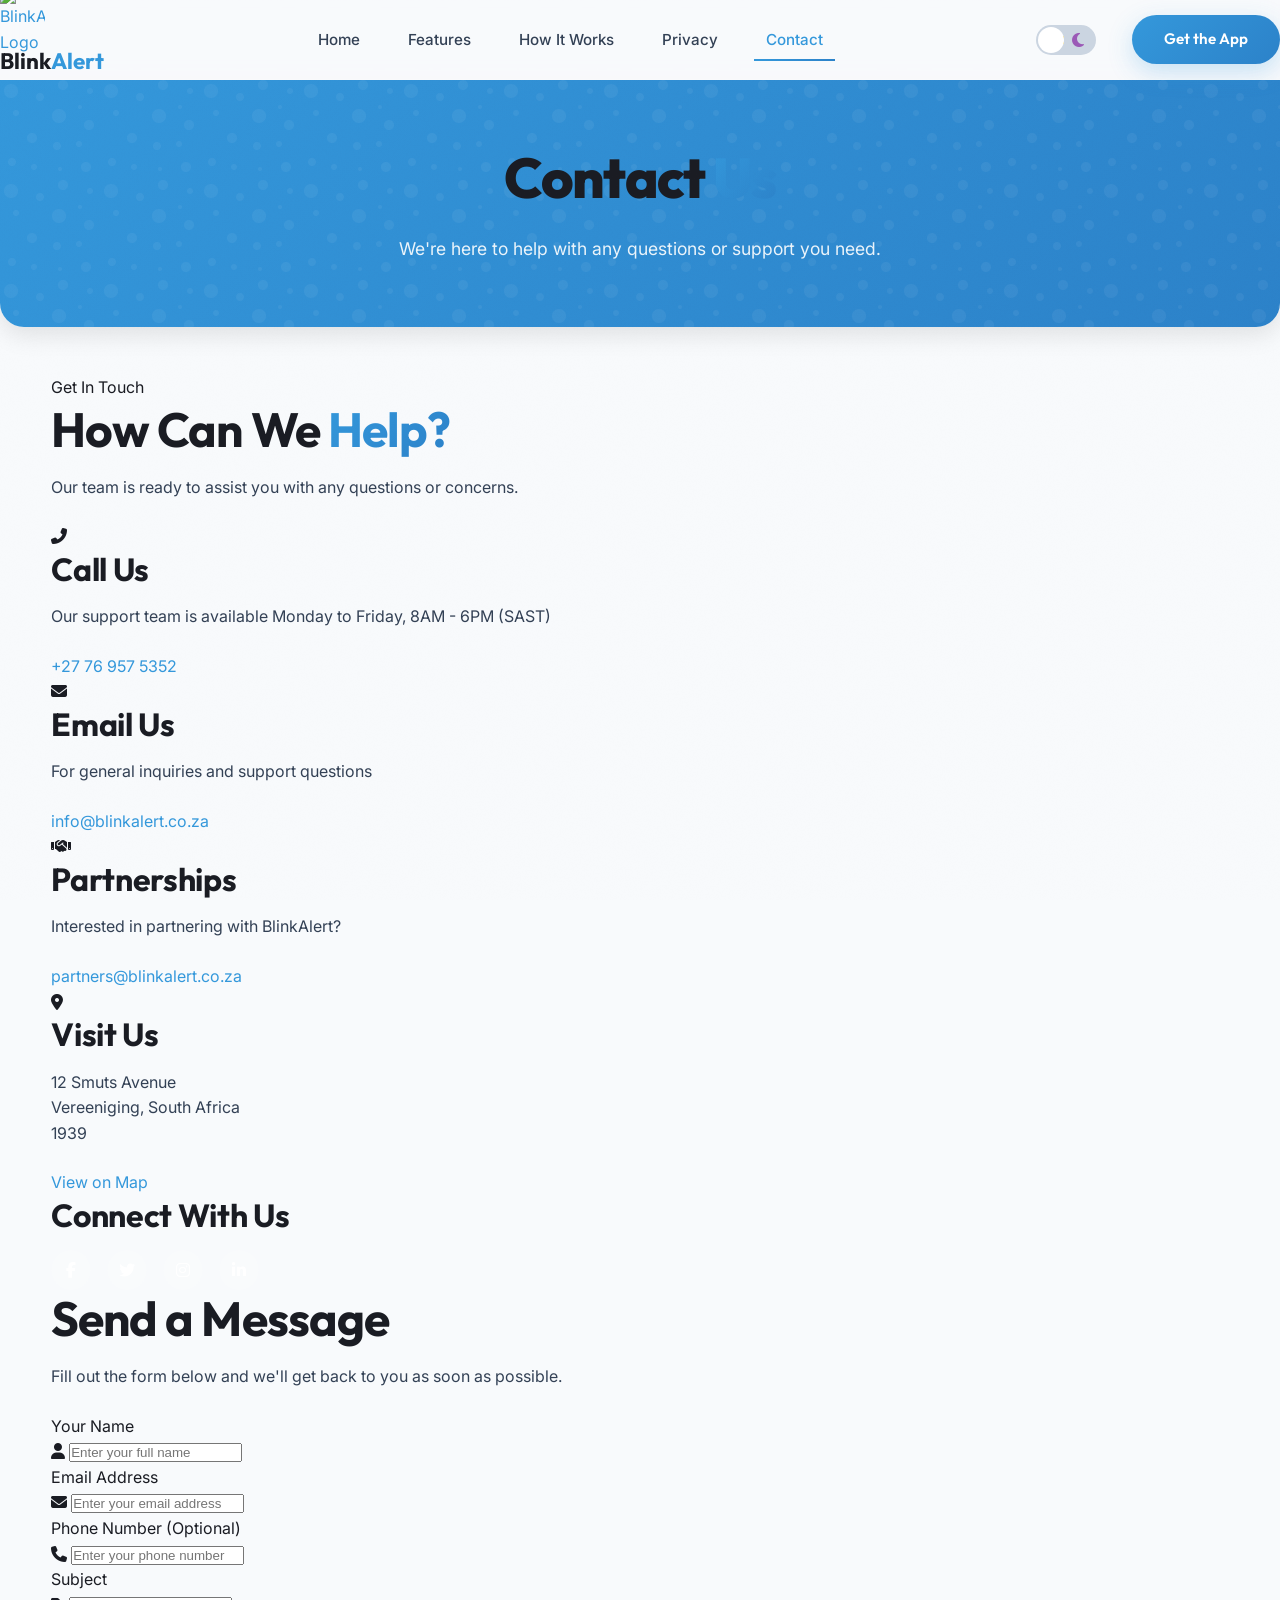
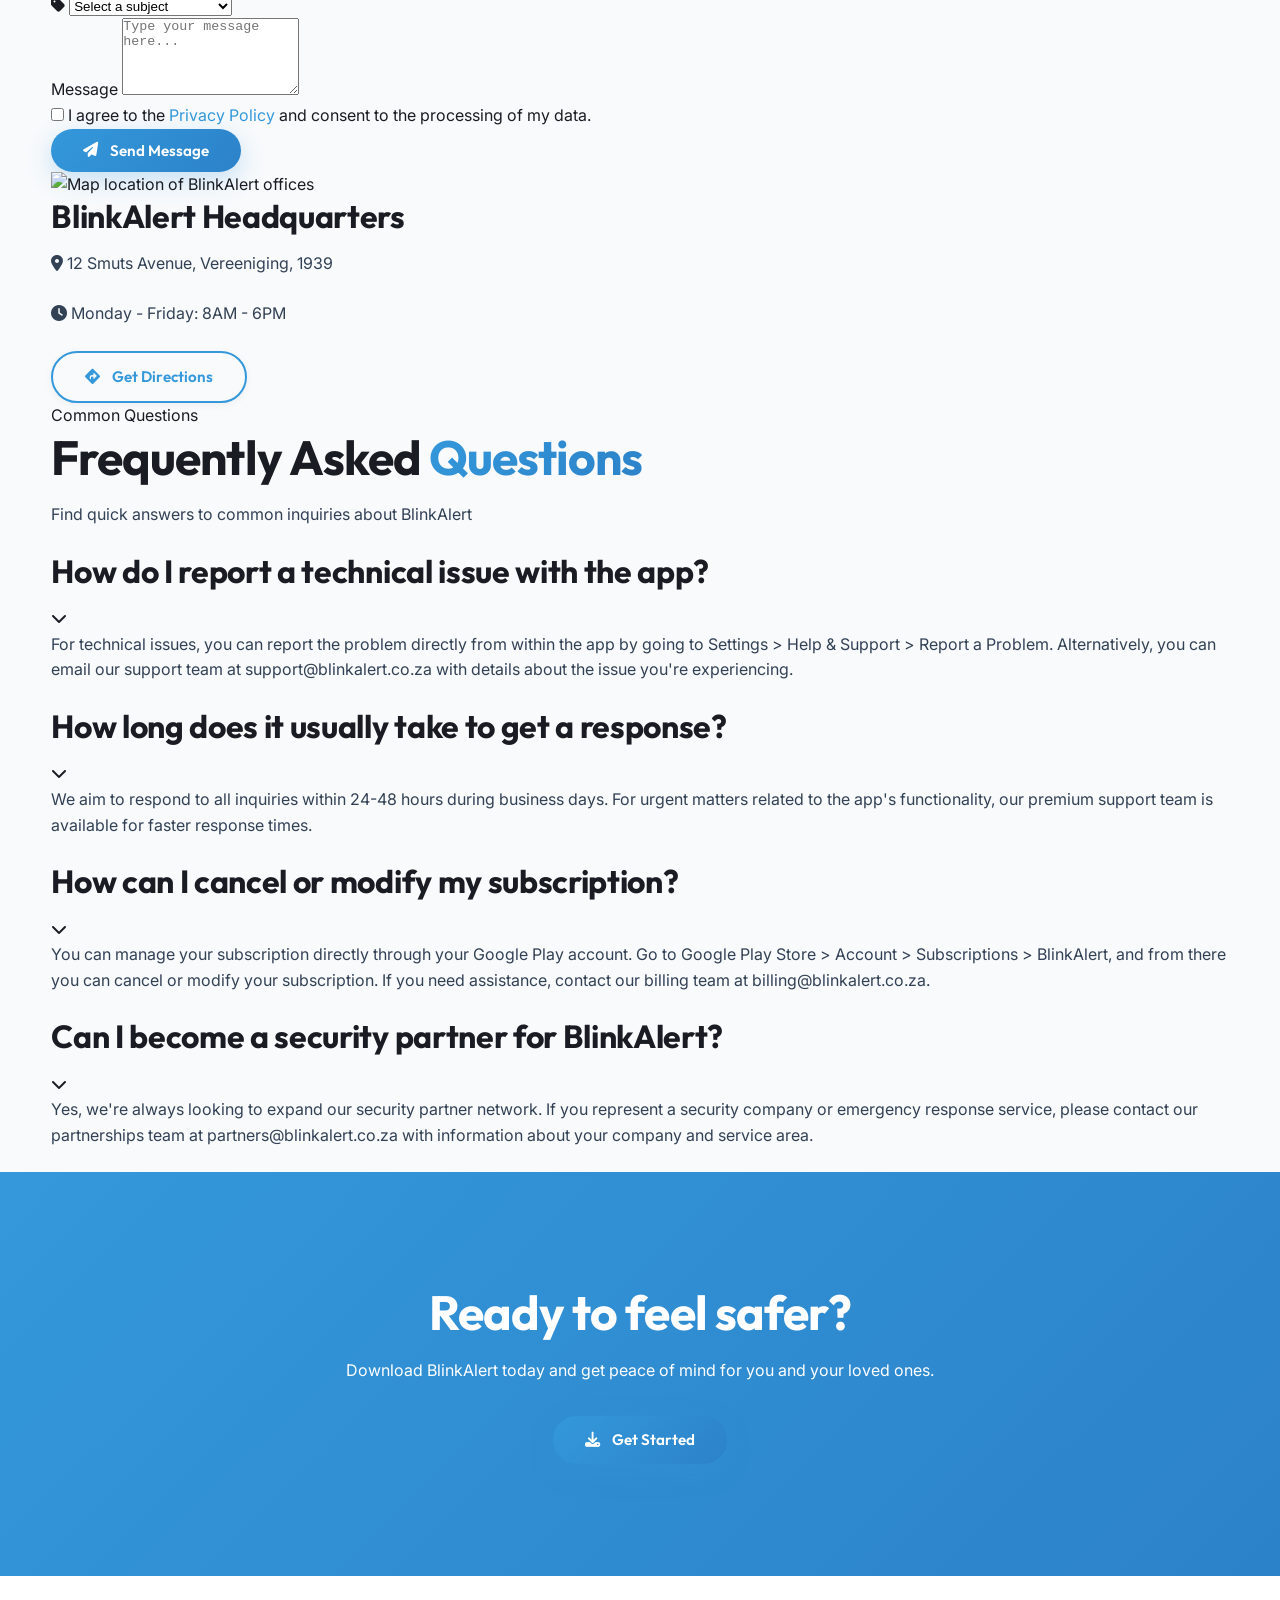
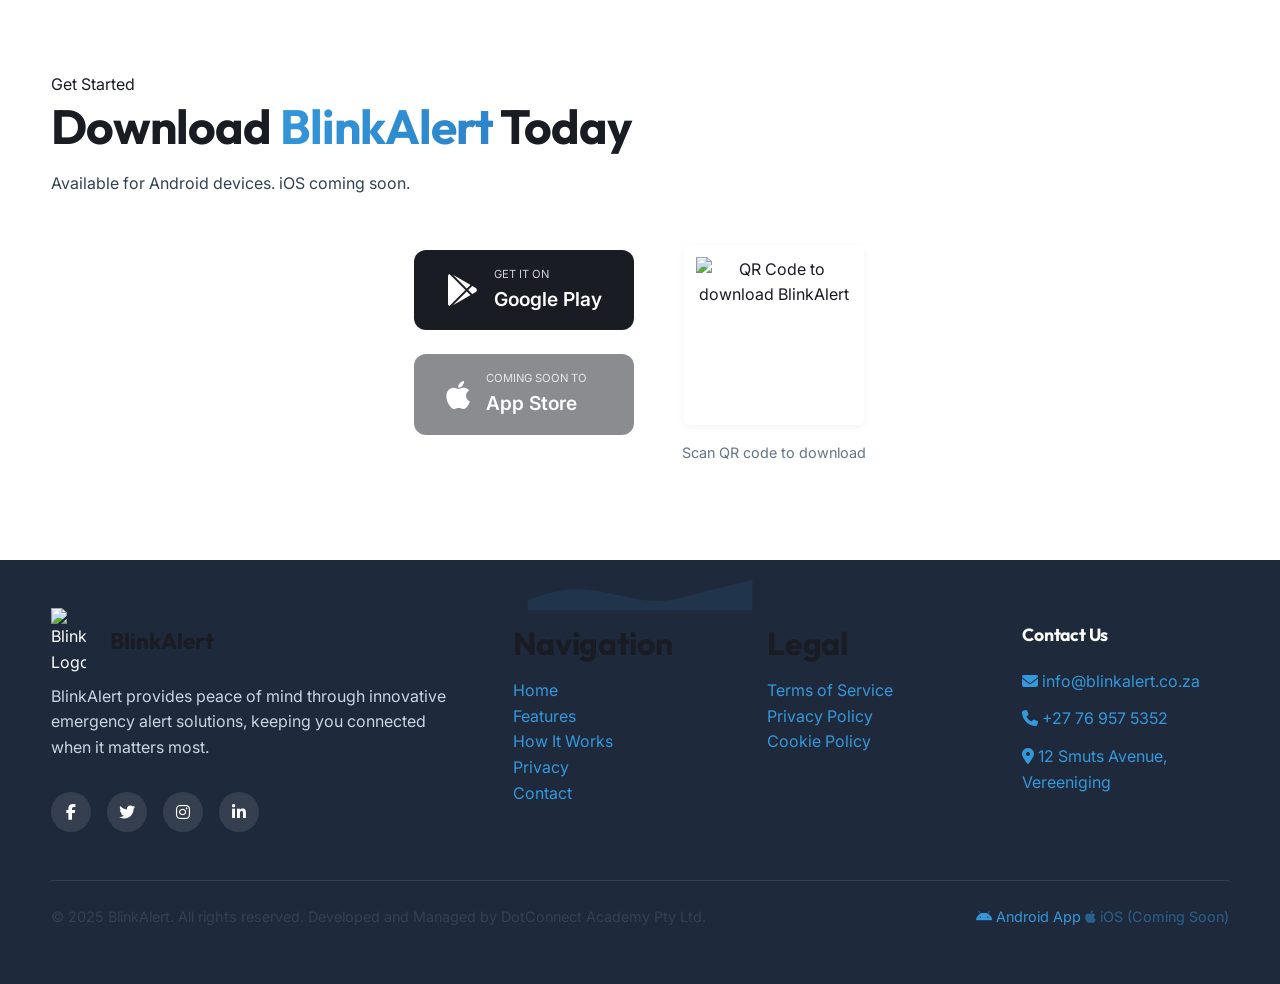
==== commit 7cc34d99: "Added favicon and replaced SVG logo with PNG image across all pages" ====
--- a/contact.html
+++ b/contact.html
@@ -21,22 +21,8 @@
         <div class="container">
             <div class="logo">
                 <a href="index.html">
-                    <div class="logo-icon">
-                        <svg xmlns="http://www.w3.org/2000/svg" viewBox="0 0 1024 1024" class="logo-svg">
-                            <!-- Eye shape with smoother curve -->
-                            <path d="M205 512 C205 512, 512 205, 819 512 C819 512, 512 819, 205 512 Z" fill="#3498db" stroke="#2980b9" stroke-width="24"/>
-                            <!-- Refined iris -->
-                            <circle cx="512" cy="512" r="140" fill="#2ecc71"/>
-                            <!-- Refined target cross -->
-                            <path d="M512 452 L512 572 M452 512 L572 512" stroke="white" stroke-width="20" stroke-linecap="round"/>
-                            <!-- Center dot -->
-                            <circle cx="512" cy="512" r="15" fill="white"/>
-                            <!-- Symmetrical signal waves -->
-                            <path d="M150 512 Q220 362 320 362" fill="none" stroke="#2ecc71" stroke-width="24"/>
-                            <path d="M874 512 Q804 362 704 362" fill="none" stroke="#2ecc71" stroke-width="24"/>
-                            <path d="M205 512 Q275 412 355 412" fill="none" stroke="#2ecc71" stroke-width="24"/>
-                            <path d="M819 512 Q749 412 669 412" fill="none" stroke="#2ecc71" stroke-width="24"/>
-                        </svg>
+                    <div class="logo-img">
+                        <img src="images/BlinkAlert-Logo.png" alt="BlinkAlert Logo" class="logo-image">
                     </div>
                     <span class="logo-text">Blink<span class="accent">Alert</span></span>
                 </a>
@@ -401,22 +387,8 @@
             <div class="footer-top">
                 <div class="footer-about">
                     <div class="footer-logo">
-                        <div class="logo-icon small">
-                            <svg xmlns="http://www.w3.org/2000/svg" viewBox="0 0 1024 1024" class="logo-svg">
-                                <!-- Eye shape with smoother curve -->
-                                <path d="M205 512 C205 512, 512 205, 819 512 C819 512, 512 819, 205 512 Z" fill="#3498db" stroke="#2980b9" stroke-width="24"/>
-                                <!-- Refined iris -->
-                                <circle cx="512" cy="512" r="140" fill="#2ecc71"/>
-                                <!-- Refined target cross -->
-                                <path d="M512 452 L512 572 M452 512 L572 512" stroke="white" stroke-width="20" stroke-linecap="round"/>
-                                <!-- Center dot -->
-                                <circle cx="512" cy="512" r="15" fill="white"/>
-                                <!-- Symmetrical signal waves -->
-                                <path d="M150 512 Q220 362 320 362" fill="none" stroke="#2ecc71" stroke-width="24"/>
-                                <path d="M874 512 Q804 362 704 362" fill="none" stroke="#2ecc71" stroke-width="24"/>
-                                <path d="M205 512 Q275 412 355 412" fill="none" stroke="#2ecc71" stroke-width="24"/>
-                                <path d="M819 512 Q749 412 669 412" fill="none" stroke="#2ecc71" stroke-width="24"/>
-                            </svg>
+                        <div class="logo-img small">
+                            <img src="images/BlinkAlert-Logo.png" alt="BlinkAlert Logo" class="logo-image">
                         </div>
                         <span class="logo-text">Blink<span class="accent">Alert</span></span>
                     </div>
--- a/css/style.css
+++ b/css/style.css
@@ -2109,6 +2109,27 @@
     100% { opacity: 1; transform: translateY(0); }
 }
 
+/* Logo Image Styles */
+.logo-img {
+    width: 45px;
+    height: 45px;
+    display: flex;
+    align-items: center;
+    justify-content: center;
+    margin-right: var(--space-xs);
+}
+
+.logo-img.small {
+    width: 35px;
+    height: 35px;
+}
+
+.logo-image {
+    max-width: 100%;
+    height: auto;
+    display: block;
+}
+
 /* Media Queries */
 @media screen and (max-width: 1200px) {
     :root {
@@ -2204,6 +2225,15 @@
     .footer-about {
         grid-column: 1;
     }
+
+    .logo-img {
+        width: 40px;
+        height: 40px;
+    }
+    
+    .logo-text {
+        font-size: 1.2rem;
+    }
     
     .footer-bottom {
         flex-direction: column;
@@ -2238,12 +2268,33 @@
     }
     
     /* For very small screens, adjust floating elements */
+    .phone-mockup {
+        max-width: 260px;
+    }
+    
+    .float-element {
+        transform: scale(0.9);
+    }
+    
     .alert-notification {
-        right: -20px;
-        min-width: 180px;
+        top: 5%;
+        right: -15px;
+        min-width: 170px;
     }
     
     .stat-card {
+        bottom: 55%;
         right: -25px;
     }
+    
+    .location-pulse {
+        bottom: 15%;
+        left: -15px;
+    }
+}
+
+@-moz-document url-prefix() {
+    .logo-image {
+        width: 100%;
+    }
 }
